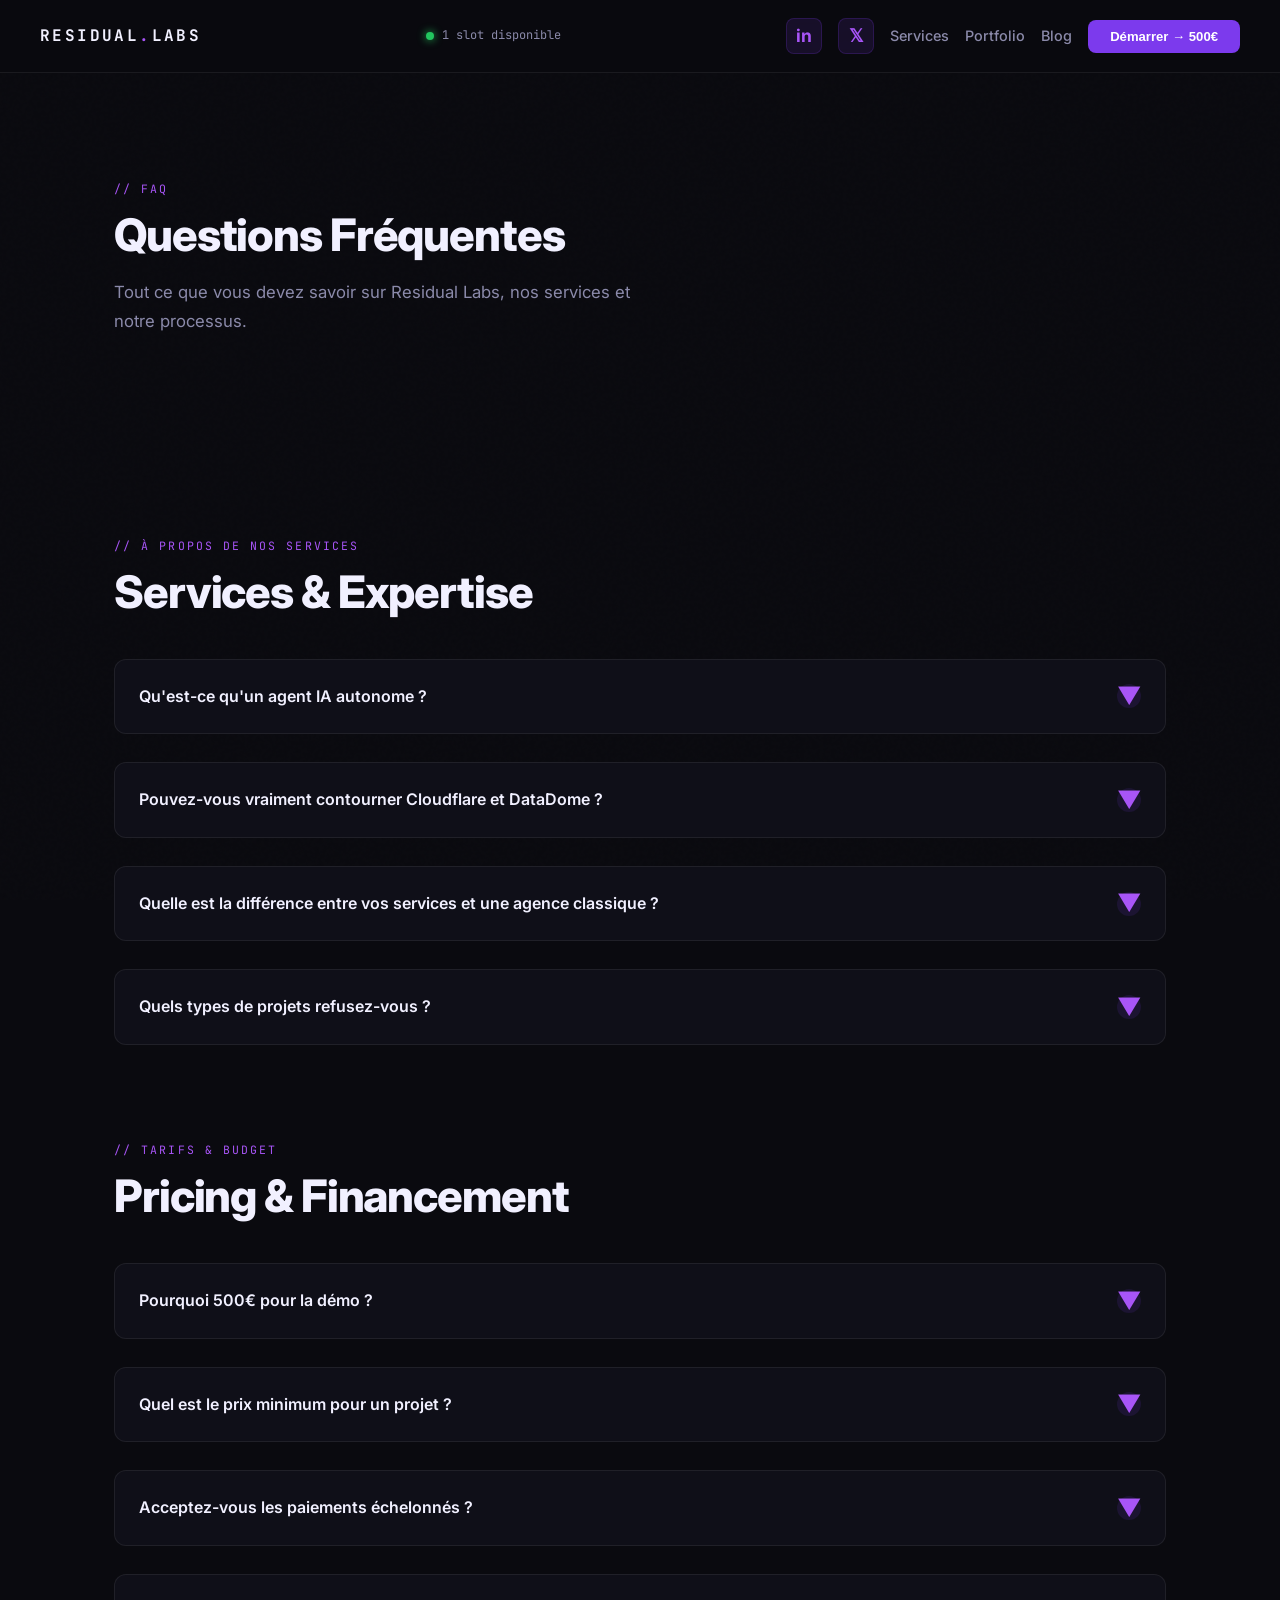
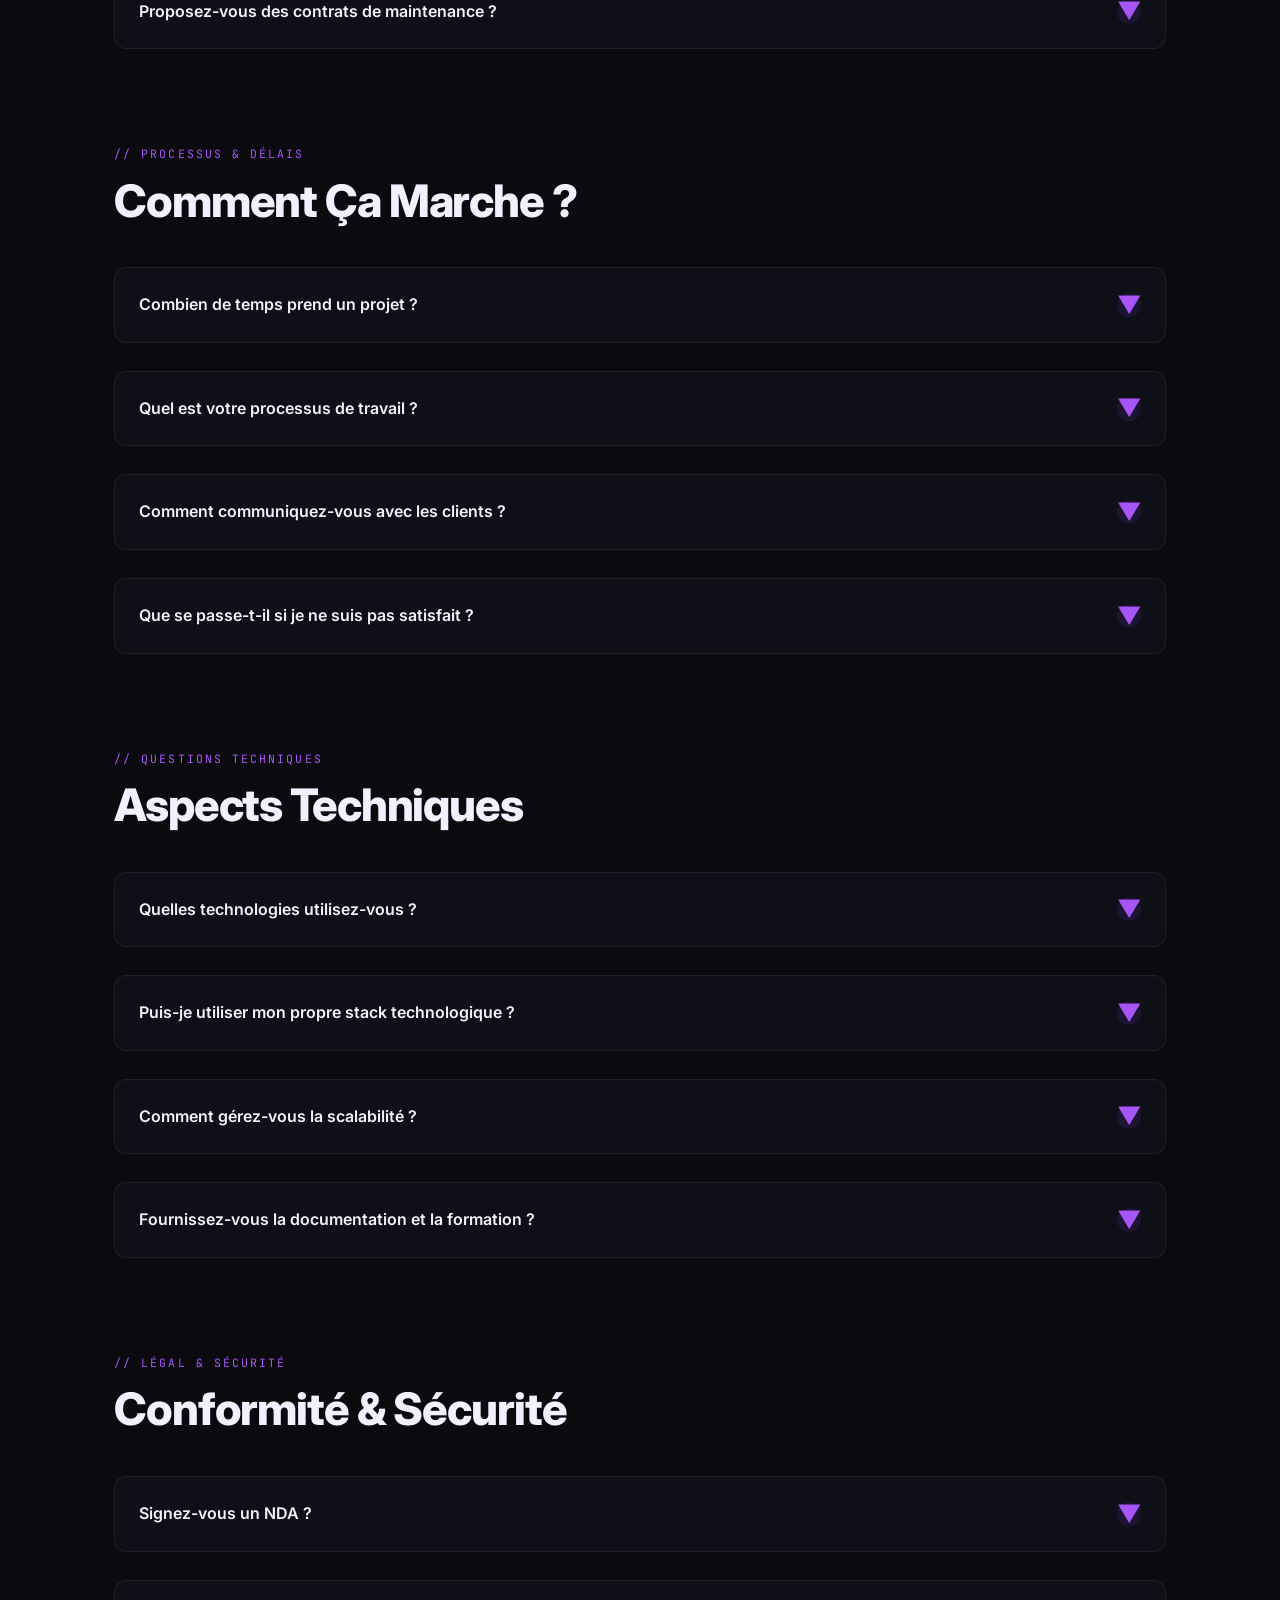
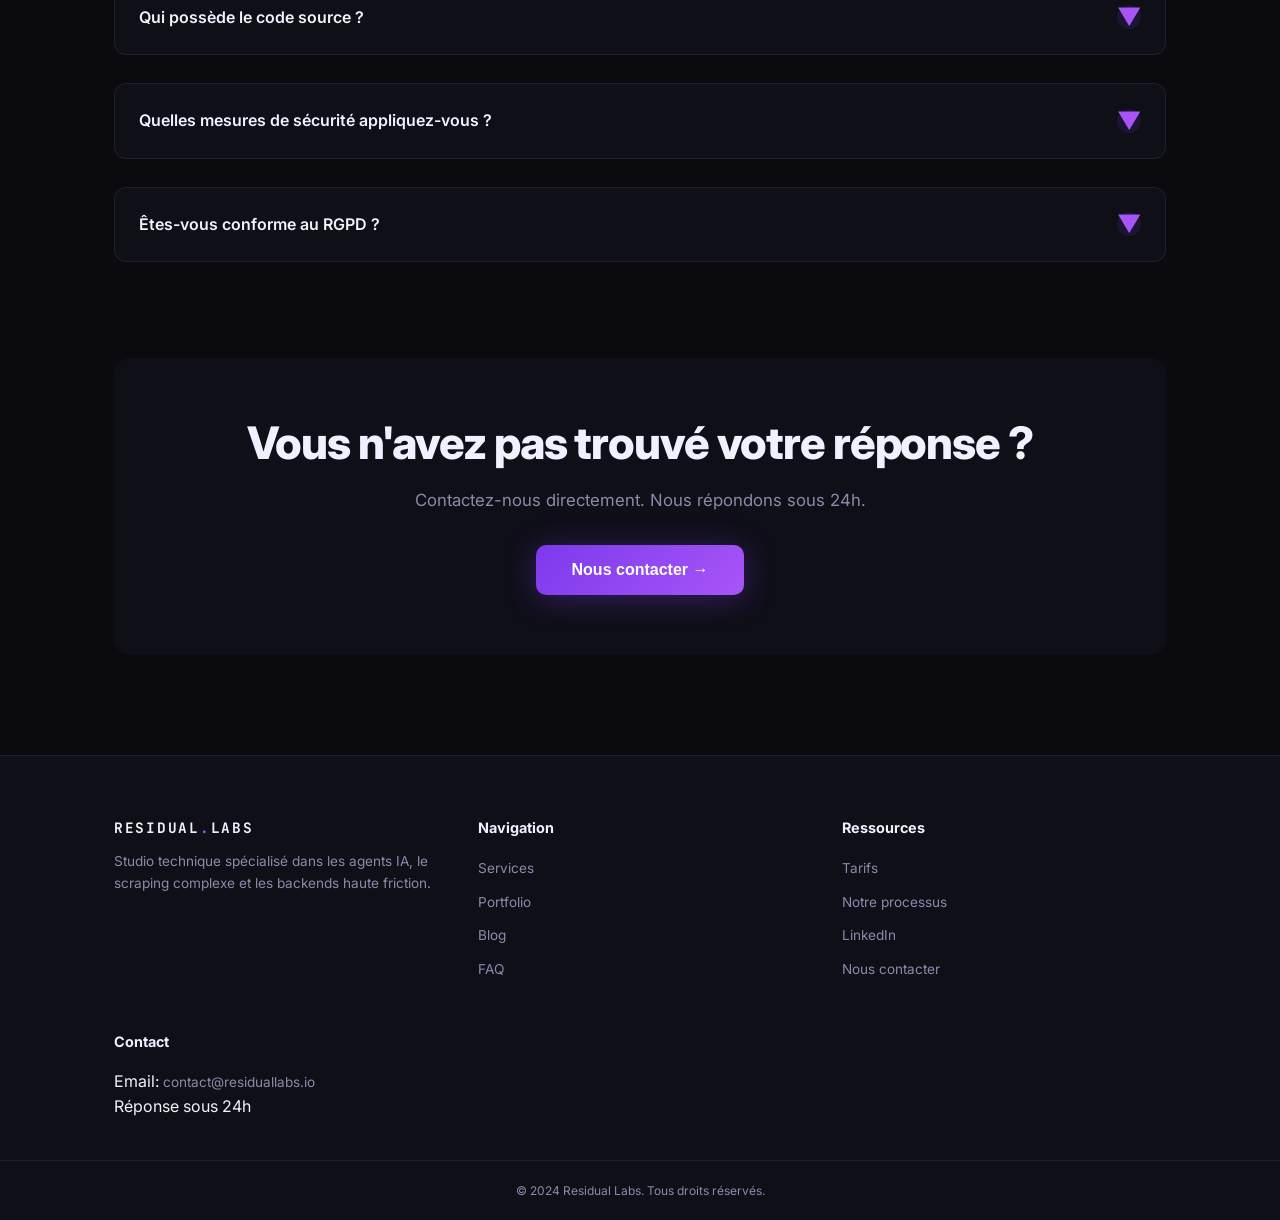
==== pages/faq.html @ 64822417 "🚀 Initialisation propre de l'\''infrastructure Residual Labs (Site Web + Automatisation)" ====
<!DOCTYPE html>
<html lang="fr">
<head>
  <meta charset="UTF-8" />
  <meta name="viewport" content="width=device-width, initial-scale=1.0" />
  <title>FAQ - Residual Labs</title>
  <meta name="description" content="Questions fréquemment posées sur Residual Labs : agents IA, scraping, backends, tarifs et processus." />
  <link rel="preconnect" href="https://fonts.googleapis.com" />
  <link rel="preconnect" href="https://fonts.gstatic.com" crossorigin />
  <link href="https://fonts.googleapis.com/css2?family=Inter:wght@300;400;500;600;700;800;900&family=JetBrains+Mono:wght@400;500;700&display=swap" rel="stylesheet" />
  <link rel="stylesheet" href="../assets/css/global.css" />
  <link rel="stylesheet" href="../assets/css/header.css" />
  <link rel="stylesheet" href="../assets/css/hero.css" />
  <link rel="stylesheet" href="../assets/css/modal.css" />
  <link rel="stylesheet" href="../assets/css/components.css" />
  <style>
    .faq-item {
      background: var(--bg2);
      border: 1px solid var(--border);
      border-radius: 12px;
      margin-bottom: 16px;
      overflow: hidden;
      transition: all 0.3s ease;
    }

    .faq-item.open {
      background: var(--bg3);
      border-color: var(--accent);
    }

    .faq-question {
      padding: 24px;
      cursor: pointer;
      display: flex;
      justify-content: space-between;
      align-items: center;
      font-weight: 600;
      font-size: 1rem;
      color: var(--text);
      transition: all 0.3s ease;
    }

    .faq-question:hover {
      background: var(--bg3);
    }

    .faq-item.open .faq-question {
      background: var(--bg3);
      color: var(--accent);
    }

    .faq-icon {
      font-size: 1.5rem;
      transition: transform 0.3s ease;
    }

    .faq-item.open .faq-icon {
      transform: rotate(180deg);
    }

    .faq-answer {
      max-height: 0;
      overflow: hidden;
      transition: max-height 0.3s ease;
      padding: 0 24px;
    }

    .faq-item.open .faq-answer {
      max-height: 500px;
      padding: 0 24px 24px 24px;
    }

    .faq-answer p {
      color: var(--muted);
      line-height: 1.75;
      margin: 0;
    }

    .faq-answer ul {
      color: var(--muted);
      line-height: 1.75;
      margin: 12px 0 0 20px;
      padding: 0;
    }

    .faq-answer li {
      margin-bottom: 8px;
    }

    .faq-list {
      margin-top: 40px;
    }

    .faq-categories {
      display: grid;
      grid-template-columns: repeat(auto-fit, minmax(150px, 1fr));
      gap: 12px;
      margin-bottom: 40px;
    }

    .faq-category-btn {
      padding: 12px 20px;
      border: 1px solid var(--border);
      background: var(--bg2);
      border-radius: 8px;
      color: var(--text);
      cursor: pointer;
      font-weight: 500;
      transition: all 0.3s ease;
    }

    .faq-category-btn:hover,
    .faq-category-btn.active {
      background: var(--accent);
      border-color: var(--accent);
      color: var(--bg);
    }
  </style>
</head>
<body>

  <!-- MODAL FORM -->
  <div id="contactModal" class="modal">
    <div class="modal-content">
      <button class="modal-close" onclick="closeModal()">✕</button>
      <h2 class="modal-title">Décrivez votre projet</h2>
      <p class="modal-desc">Envoyez-nous les détails. Nous répondons sous 24h.</p>
      <form id="contactForm" onsubmit="submitForm(event)">
        <div class="form-group">
          <label for="name">Nom complet</label>
          <input type="text" id="name" name="name" required />
        </div>
        <div class="form-group">
          <label for="email">Email</label>
          <input type="email" id="email" name="email" required />
        </div>
        <div class="form-group">
          <label for="phone">Téléphone (optionnel)</label>
          <input type="tel" id="phone" name="phone" />
        </div>
        <div class="form-group">
          <label for="project">Décrivez votre projet</label>
          <textarea id="project" name="project" required></textarea>
        </div>
        <button type="submit" class="form-submit">Envoyer ma demande →</button>
        <div id="formStatus" class="form-status"></div>
      </form>
    </div>
  </div>

  <!-- HEADER -->
  <header class="header">
    <nav class="navbar">
      <a href="../index.html" class="nav-logo">RESIDUAL<span>.</span>LABS</a>
      <div class="nav-badge">
        <span class="dot-live"></span>
        <span>1 slot disponible</span>
      </div>
      <div class="nav-ctas">
        <a href="https://www.linkedin.com/in/residual-labs-1123093b3" target="_blank" class="nav-social" title="LinkedIn">in</a>
        <a href="https://x.com/BiliDzz48797" target="_blank" class="nav-social" title="X">𝕏</a>
        <a href="services.html" class="nav-link">Services</a>
        <a href="portfolio.html" class="nav-link">Portfolio</a>
        <a href="blog.html" class="nav-link">Blog</a>
        <button onclick="openModal()" class="nav-cta">Démarrer → 500€</button>
      </div>
    </nav>
  </header>

  <!-- PAGE CONTENT -->
  <section class="section-pad" style="margin-top: 80px;">
    <div class="container">
      <div class="section-label">// FAQ</div>
      <h1 class="section-title fade-up">Questions Fréquentes</h1>
      <p class="section-desc fade-up">Tout ce que vous devez savoir sur Residual Labs, nos services et notre processus.</p>
    </div>
  </section>

  <!-- FAQ CONTENT -->
  <section class="section-pad">
    <div class="container">
      <!-- Services -->
      <div class="section-label">// À Propos de Nos Services</div>
      <h2 class="section-title fade-up">Services & Expertise</h2>
      
      <div class="faq-list">
        <div class="faq-item fade-up">
          <div class="faq-question" onclick="toggleFaq(this)">
            <span>Qu'est-ce qu'un agent IA autonome ?</span>
            <span class="faq-icon">▼</span>
          </div>
          <div class="faq-answer">
            <p>Un agent IA autonome est un système logiciel capable d'exécuter des tâches complexes sans supervision humaine. Contrairement aux chatbots classiques, nos agents peuvent prendre des décisions, accéder à des outils externes, gérer des workflows multi-étapes et s'adapter à des situations imprévisibles. Ils travaillent 24/7 et peuvent gérer des milliers de tâches en parallèle.</p>
          </div>
        </div>

        <div class="faq-item fade-up">
          <div class="faq-question" onclick="toggleFaq(this)">
            <span>Pouvez-vous vraiment contourner Cloudflare et DataDome ?</span>
            <span class="faq-icon">▼</span>
          </div>
          <div class="faq-answer">
            <p>Oui. Nous avons développé des techniques avancées pour contourner les protections les plus sophistiquées. Nos solutions incluent :</p>
            <ul>
              <li>Reverse engineering d'APIs non documentées</li>
              <li>Simulation de comportement humain réaliste</li>
              <li>Gestion des sessions et des cookies</li>
              <li>Rotation de proxies et d'user agents</li>
              <li>Contournement du JavaScript dynamique</li>
            </ul>
            <p>Chaque projet est unique et nous adaptons notre approche à vos besoins spécifiques.</p>
          </div>
        </div>

        <div class="faq-item fade-up">
          <div class="faq-question" onclick="toggleFaq(this)">
            <span>Quelle est la différence entre vos services et une agence classique ?</span>
            <span class="faq-icon">▼</span>
          </div>
          <div class="faq-answer">
            <p>Nous sommes fondamentalement différents :</p>
            <ul>
              <li><strong>Un seul client à la fois</strong> : Votre projet reçoit 100% de notre attention</li>
              <li><strong>Prix fixe</strong> : Pas de surprise, pas de dépassement budgétaire</li>
              <li><strong>Pas de réunions</strong> : Communication asynchrone et efficace</li>
              <li><strong>Code source complet</strong> : Vous possédez 100% du code livré</li>
              <li><strong>Livraison rapide</strong> : 2-6 semaines au lieu de 3-6 mois</li>
              <li><strong>Expertise pointue</strong> : Nous maîtrisons les technologies complexes</li>
            </ul>
          </div>
        </div>

        <div class="faq-item fade-up">
          <div class="faq-question" onclick="toggleFaq(this)">
            <span>Quels types de projets refusez-vous ?</span>
            <span class="faq-icon">▼</span>
          </div>
          <div class="faq-answer">
            <p>Nous refusons les projets :</p>
            <ul>
              <li>Illégaux ou contraires à l'éthique</li>
              <li>Qui violent les conditions d'utilisation des plateformes (sauf si c'est le cœur du projet)</li>
              <li>Qui nécessitent une maintenance à long terme (nous livrons, pas de support illimité)</li>
              <li>Trop vagues ou mal définis</li>
            </ul>
            <p>Nous sommes transparents : si nous ne pouvons pas faire quelque chose, nous vous le disons clairement.</p>
          </div>
        </div>
      </div>

      <!-- Tarifs & Budget -->
      <div class="section-label" style="margin-top: 80px;">// Tarifs & Budget</div>
      <h2 class="section-title fade-up">Pricing & Financement</h2>
      
      <div class="faq-list">
        <div class="faq-item fade-up">
          <div class="faq-question" onclick="toggleFaq(this)">
            <span>Pourquoi 500€ pour la démo ?</span>
            <span class="faq-icon">▼</span>
          </div>
          <div class="faq-answer">
            <p>Les 500€ servent à :</p>
            <ul>
              <li>Valider votre sérieux (pas de demandes farfelues)</li>
              <li>Couvrir nos frais de développement initial</li>
              <li>Vous donner une preuve de concept fonctionnelle</li>
            </ul>
            <p>Si vous décidez de continuer avec le projet complet, les 500€ sont déduits du prix final. Si vous n'êtes pas satisfait, nous remboursons intégralement.</p>
          </div>
        </div>

        <div class="faq-item fade-up">
          <div class="faq-question" onclick="toggleFaq(this)">
            <span>Quel est le prix minimum pour un projet ?</span>
            <span class="faq-icon">▼</span>
          </div>
          <div class="faq-answer">
            <p>Le prix minimum est <strong>5 000€</strong>. Cela couvre :</p>
            <ul>
              <li>Un agent IA simple avec 1-2 fonctionnalités</li>
              <li>Un scraper basique sans protections complexes</li>
              <li>Un bot d'automatisation simple</li>
              <li>Une API REST basique</li>
            </ul>
            <p>Pour les projets plus complexes (multi-agents, scraping avancé, backends haute friction), comptez 8k€ à 25k€+.</p>
          </div>
        </div>

        <div class="faq-item fade-up">
          <div class="faq-question" onclick="toggleFaq(this)">
            <span>Acceptez-vous les paiements échelonnés ?</span>
            <span class="faq-icon">▼</span>
          </div>
          <div class="faq-answer">
            <p>Oui, nous proposons un plan de paiement standard :</p>
            <ul>
              <li><strong>500€</strong> : Démo (non remboursable si vous continuez)</li>
              <li><strong>50% du reste</strong> : À la signature du contrat</li>
              <li><strong>50% du reste</strong> : À la livraison</li>
            </ul>
            <p>Exemple : Pour un projet de 10k€, vous payez 500€ (démo) + 4.75k€ (signature) + 4.75k€ (livraison).</p>
          </div>
        </div>

        <div class="faq-item fade-up">
          <div class="faq-question" onclick="toggleFaq(this)">
            <span>Proposez-vous des contrats de maintenance ?</span>
            <span class="faq-icon">▼</span>
          </div>
          <div class="faq-answer">
            <p>Non. Nous livrons le code source complet et vous en devenez propriétaire. Vous pouvez :</p>
            <ul>
              <li>Maintenir le code vous-même</li>
              <li>Embaucher un développeur</li>
              <li>Nous demander des modifications ponctuelles (facturées séparément)</li>
            </ul>
            <p>Cette approche vous donne la liberté totale et évite la dépendance vis-à-vis d'une agence.</p>
          </div>
        </div>
      </div>

      <!-- Processus -->
      <div class="section-label" style="margin-top: 80px;">// Processus & Délais</div>
      <h2 class="section-title fade-up">Comment Ça Marche ?</h2>
      
      <div class="faq-list">
        <div class="faq-item fade-up">
          <div class="faq-question" onclick="toggleFaq(this)">
            <span>Combien de temps prend un projet ?</span>
            <span class="faq-icon">▼</span>
          </div>
          <div class="faq-answer">
            <p>Les délais dépendent de la complexité :</p>
            <ul>
              <li><strong>Démo</strong> : 3-5 jours</li>
              <li><strong>Projet simple</strong> : 2-3 semaines</li>
              <li><strong>Projet moyen</strong> : 3-4 semaines</li>
              <li><strong>Projet complexe</strong> : 4-6 semaines</li>
            </ul>
            <p>Nous respectons les délais annoncés. Si un problème survient, nous vous le communiquons immédiatement.</p>
          </div>
        </div>

        <div class="faq-item fade-up">
          <div class="faq-question" onclick="toggleFaq(this)">
            <span>Quel est votre processus de travail ?</span>
            <span class="faq-icon">▼</span>
          </div>
          <div class="faq-answer">
            <p>Notre processus en 6 étapes :</p>
            <ul>
              <li><strong>1. Description</strong> : Vous décrivez votre projet en détail</li>
              <li><strong>2. Analyse</strong> : Nous analysons la faisabilité et donnons un prix fixe</li>
              <li><strong>3. Démo (500€)</strong> : Nous livrons une preuve de concept en 3-5 jours</li>
              <li><strong>4. Validation</strong> : Vous testez et validez l'approche</li>
              <li><strong>5. Développement</strong> : Nous construisons le système complet</li>
              <li><strong>6. Livraison</strong> : Code source, documentation, formation</li>
            </ul>
          </div>
        </div>

        <div class="faq-item fade-up">
          <div class="faq-question" onclick="toggleFaq(this)">
            <span>Comment communiquez-vous avec les clients ?</span>
            <span class="faq-icon">▼</span>
          </div>
          <div class="faq-answer">
            <p>Nous privilégions la communication asynchrone :</p>
            <ul>
              <li><strong>Email</strong> : Pour les questions importantes</li>
              <li><strong>Slack/Discord</strong> : Pour les discussions rapides</li>
              <li><strong>GitHub</strong> : Pour le code et les mises à jour techniques</li>
              <li><strong>Zéro réunions</strong> : Sauf si vraiment nécessaire</li>
            </ul>
            <p>Cette approche vous permet de travailler à votre rythme et d'éviter les interruptions.</p>
          </div>
        </div>

        <div class="faq-item fade-up">
          <div class="faq-question" onclick="toggleFaq(this)">
            <span>Que se passe-t-il si je ne suis pas satisfait ?</span>
            <span class="faq-icon">▼</span>
          </div>
          <div class="faq-answer">
            <p>Nous offrons une garantie de satisfaction :</p>
            <ul>
              <li><strong>Pendant la démo</strong> : Remboursement intégral des 500€ si vous n'êtes pas satisfait</li>
              <li><strong>Pendant le projet</strong> : Révisions illimitées jusqu'à votre satisfaction</li>
              <li><strong>Après la livraison</strong> : 30 jours pour signaler les bugs critiques (gratuit)</li>
            </ul>
            <p>Nous sommes confiants dans notre travail et nous voulons que vous soyez satisfait.</p>
          </div>
        </div>
      </div>

      <!-- Technique -->
      <div class="section-label" style="margin-top: 80px;">// Questions Techniques</div>
      <h2 class="section-title fade-up">Aspects Techniques</h2>
      
      <div class="faq-list">
        <div class="faq-item fade-up">
          <div class="faq-question" onclick="toggleFaq(this)">
            <span>Quelles technologies utilisez-vous ?</span>
            <span class="faq-icon">▼</span>
          </div>
          <div class="faq-answer">
            <p>Nous utilisons les meilleures technologies pour chaque cas d'usage :</p>
            <ul>
              <li><strong>Agents IA</strong> : GPT-4, Claude, LangChain, RAG</li>
              <li><strong>Scraping</strong> : Playwright, Puppeteer, Selenium, Scrapy</li>
              <li><strong>Backends</strong> : Node.js, Python, Go, Rust</li>
              <li><strong>Bases de données</strong> : PostgreSQL, MongoDB, Redis</li>
              <li><strong>Infrastructure</strong> : AWS, GCP, Docker, Kubernetes</li>
            </ul>
            <p>Nous choisissons les outils en fonction de vos besoins, pas en fonction de nos préférences.</p>
          </div>
        </div>

        <div class="faq-item fade-up">
          <div class="faq-question" onclick="toggleFaq(this)">
            <span>Puis-je utiliser mon propre stack technologique ?</span>
            <span class="faq-icon">▼</span>
          </div>
          <div class="faq-answer">
            <p>Oui, absolument. Si vous avez des préférences technologiques, nous les respectons. Nous maîtrisons :</p>
            <ul>
              <li>Tous les langages de programmation majeurs</li>
              <li>Tous les frameworks populaires</li>
              <li>Tous les types de bases de données</li>
              <li>Tous les services cloud</li>
            </ul>
            <p>Dites-nous ce que vous préférez et nous l'utilisons.</p>
          </div>
        </div>

        <div class="faq-item fade-up">
          <div class="faq-question" onclick="toggleFaq(this)">
            <span>Comment gérez-vous la scalabilité ?</span>
            <span class="faq-icon">▼</span>
          </div>
          <div class="faq-answer">
            <p>La scalabilité est intégrée dès la conception :</p>
            <ul>
              <li><strong>Architecture</strong> : Microservices, load balancing, caching</li>
              <li><strong>Bases de données</strong> : Sharding, réplication, indexation</li>
              <li><strong>Infrastructure</strong> : Auto-scaling, CDN, monitoring</li>
              <li><strong>Code</strong> : Optimisation des performances, gestion mémoire</li>
            </ul>
            <p>Vos systèmes peuvent gérer des millions d'utilisateurs ou de requêtes.</p>
          </div>
        </div>

        <div class="faq-item fade-up">
          <div class="faq-question" onclick="toggleFaq(this)">
            <span>Fournissez-vous la documentation et la formation ?</span>
            <span class="faq-icon">▼</span>
          </div>
          <div class="faq-answer">
            <p>Oui, la documentation et la formation sont incluses :</p>
            <ul>
              <li><strong>Documentation</strong> : Code commenté, README détaillé, architecture</li>
              <li><strong>Formation</strong> : Session de 2-3 heures pour votre équipe</li>
              <li><strong>Support initial</strong> : 30 jours de support gratuit</li>
              <li><strong>Runbooks</strong> : Guides de déploiement et de maintenance</li>
            </ul>
            <p>Vous aurez tout ce qu'il faut pour maintenir et faire évoluer le système.</p>
          </div>
        </div>
      </div>

      <!-- Légal & Sécurité -->
      <div class="section-label" style="margin-top: 80px;">// Légal & Sécurité</div>
      <h2 class="section-title fade-up">Conformité & Sécurité</h2>
      
      <div class="faq-list">
        <div class="faq-item fade-up">
          <div class="faq-question" onclick="toggleFaq(this)">
            <span>Signez-vous un NDA ?</span>
            <span class="faq-icon">▼</span>
          </div>
          <div class="faq-answer">
            <p>Oui. Nous signons systématiquement un NDA (accord de confidentialité) pour protéger vos données et votre propriété intellectuelle. Nous pouvons utiliser votre projet comme cas d'étude uniquement avec votre permission explicite.</p>
          </div>
        </div>

        <div class="faq-item fade-up">
          <div class="faq-question" onclick="toggleFaq(this)">
            <span>Qui possède le code source ?</span>
            <span class="faq-icon">▼</span>
          </div>
          <div class="faq-answer">
            <p><strong>Vous</strong> possédez 100% du code source. Nous vous le livrons avec une licence qui vous permet de :</p>
            <ul>
              <li>L'utiliser librement</li>
              <li>Le modifier</li>
              <li>Le distribuer</li>
              <li>L'utiliser commercialement</li>
            </ul>
            <p>Aucune dépendance vis-à-vis de nous après la livraison.</p>
          </div>
        </div>

        <div class="faq-item fade-up">
          <div class="faq-question" onclick="toggleFaq(this)">
            <span>Quelles mesures de sécurité appliquez-vous ?</span>
            <span class="faq-icon">▼</span>
          </div>
          <div class="faq-answer">
            <p>La sécurité est une priorité absolue :</p>
            <ul>
              <li><strong>Chiffrement</strong> : TLS/SSL, AES-256 pour les données sensibles</li>
              <li><strong>Authentification</strong> : OAuth2, JWT, MFA</li>
              <li><strong>Autorisation</strong> : RBAC, ABAC, least privilege</li>
              <li><strong>Audit</strong> : Logging complet, monitoring, alertes</li>
              <li><strong>Tests</strong> : Penetration testing, SAST, DAST</li>
              <li><strong>Conformité</strong> : RGPD, CCPA, ISO 27001</li>
            </ul>
          </div>
        </div>

        <div class="faq-item fade-up">
          <div class="faq-question" onclick="toggleFaq(this)">
            <span>Êtes-vous conforme au RGPD ?</span>
            <span class="faq-icon">▼</span>
          </div>
          <div class="faq-answer">
            <p>Oui. Tous nos systèmes sont conçus en conformité avec le RGPD :</p>
            <ul>
              <li>Consentement explicite pour la collecte de données</li>
              <li>Droit à l'oubli et à la portabilité des données</li>
              <li>Minimisation des données collectées</li>
              <li>Chiffrement des données personnelles</li>
              <li>Contrats de traitement des données (DPA)</li>
            </ul>
            <p>Nous pouvons vous aider à mettre en place les mesures nécessaires.</p>
          </div>
        </div>
      </div>

      <!-- CTA -->
      <div style="text-align: center; margin-top: 80px; padding: 60px 40px; background: var(--bg2); border-radius: 16px;">
        <h2 class="section-title" style="margin-bottom: 16px;">Vous n'avez pas trouvé votre réponse ?</h2>
        <p class="section-desc" style="margin: 0 auto 30px;">Contactez-nous directement. Nous répondons sous 24h.</p>
        <button onclick="openModal()" class="btn-primary">Nous contacter →</button>
      </div>
    </div>
  </section>

  <!-- FOOTER -->
  <footer class="footer">
    <div class="footer-content">
      <div class="footer-section">
        <div class="footer-logo">RESIDUAL<span>.</span>LABS</div>
        <p class="footer-desc">Studio technique spécialisé dans les agents IA, le scraping complexe et les backends haute friction.</p>
      </div>
      <div class="footer-section">
        <h4>Navigation</h4>
        <ul>
          <li><a href="services.html">Services</a></li>
          <li><a href="portfolio.html">Portfolio</a></li>
          <li><a href="blog.html">Blog</a></li>
          <li><a href="faq.html">FAQ</a></li>
        </ul>
      </div>
      <div class="footer-section">
        <h4>Ressources</h4>
        <ul>
          <li><a href="pricing.html">Tarifs</a></li>
          <li><a href="process.html">Notre processus</a></li>
          <li><a href="https://www.linkedin.com/in/residual-labs-1123093b3" target="_blank">LinkedIn</a></li>
          <li><a href="#" onclick="openModal(); return false;">Nous contacter</a></li>
        </ul>
      </div>
      <div class="footer-section">
        <h4>Contact</h4>
        <p>Email: <a href="#" onclick="openModal(); return false;">contact@residuallabs.io</a></p>
        <p>Réponse sous 24h</p>
      </div>
    </div>
    <div class="footer-bottom">
      <p>&copy; 2024 Residual Labs. Tous droits réservés.</p>
    </div>
  </footer>

  <script src="../assets/js/global.js"></script>
  <script src="../assets/js/analytics.js"></script>
</body>
</html>
---- assets/css/global.css ----
/* ── RESET & BASE ── */
*, *::before, *::after { box-sizing: border-box; margin: 0; padding: 0; }

:root {
  --bg:        #0a0a0f;
  --bg2:       #0f0f18;
  --bg3:       #13131e;
  --border:    rgba(255,255,255,0.07);
  --border2:   rgba(255,255,255,0.12);
  --accent:    #7c3aed;
  --accent2:   #a855f7;
  --accent3:   #c084fc;
  --green:     #22c55e;
  --red:       #ef4444;
  --text:      #f1f0ff;
  --muted:     #8b8aaa;
  --card:      rgba(255,255,255,0.03);
  --card-h:    rgba(124,58,237,0.08);
  --glow:      rgba(124,58,237,0.25);
  --mono:      'JetBrains Mono', monospace;
  --sans:      'Inter', sans-serif;
}

html { scroll-behavior: smooth; }

body {
  font-family: var(--sans);
  background: var(--bg);
  color: var(--text);
  line-height: 1.6;
  overflow-x: hidden;
}

a { color: inherit; text-decoration: none; }
img { max-width: 100%; }

/* ── SCROLLBAR ── */
::-webkit-scrollbar { width: 6px; }
::-webkit-scrollbar-track { background: var(--bg); }
::-webkit-scrollbar-thumb { background: var(--accent); border-radius: 3px; }

/* ── NOISE OVERLAY ── */
body::before {
  content: '';
  position: fixed; inset: 0;
  background-image: url("data:image/svg+xml,%3Csvg viewBox='0 0 256 256' xmlns='http://www.w3.org/2000/svg'%3E%3Cfilter id='noise'%3E%3CfeTurbulence type='fractalNoise' baseFrequency='0.9' numOctaves='4' stitchTiles='stitch'/%3E%3C/filter%3E%3Crect width='100%25' height='100%25' filter='url(%23noise)' opacity='0.03'/%3E%3C/svg%3E");
  pointer-events: none; z-index: 0; opacity: 0.4;
}

/* ── GRID BACKGROUND ── */
.grid-bg {
  position: absolute; inset: 0;
  background-image:
    linear-gradient(rgba(124,58,237,0.04) 1px, transparent 1px),
    linear-gradient(90deg, rgba(124,58,237,0.04) 1px, transparent 1px);
  background-size: 60px 60px;
  mask-image: radial-gradient(ellipse 80% 60% at 50% 0%, black 40%, transparent 100%);
  pointer-events: none;
}

/* ── CONTAINER ── */
.container { max-width: 1100px; margin: 0 auto; padding: 0 24px; }
section { position: relative; z-index: 1; }
.section-pad { padding: 100px 0; }

.section-label {
  font-family: var(--mono);
  font-size: 0.72rem;
  letter-spacing: 0.18em;
  color: var(--accent2);
  text-transform: uppercase;
  margin-bottom: 12px;
}

.section-title {
  font-size: clamp(1.8rem, 4vw, 2.8rem);
  font-weight: 800;
  letter-spacing: -0.025em;
  line-height: 1.15;
  margin-bottom: 16px;
}

.section-desc {
  color: var(--muted);
  font-size: 1.05rem;
  max-width: 560px;
  line-height: 1.75;
}

/* ── BUTTONS ── */
.btn-primary {
  padding: 16px 36px;
  background: linear-gradient(135deg, var(--accent), var(--accent2));
  color: #fff;
  border-radius: 10px;
  font-size: 1rem;
  font-weight: 700;
  transition: transform 0.15s, box-shadow 0.2s;
  box-shadow: 0 4px 30px rgba(124,58,237,0.35);
  cursor: pointer; border: none;
  display: inline-block;
}

.btn-primary:hover { transform: translateY(-2px); box-shadow: 0 8px 40px rgba(124,58,237,0.5); }

.btn-secondary {
  padding: 16px 36px;
  background: transparent;
  color: var(--text);
  border: 1px solid var(--border2);
  border-radius: 10px;
  font-size: 1rem;
  font-weight: 600;
  transition: border-color 0.2s, background 0.2s;
  cursor: pointer;
  display: inline-block;
}

.btn-secondary:hover { border-color: var(--accent2); background: rgba(124,58,237,0.06); }

/* ── ANIMATIONS ── */
.fade-up {
  opacity: 0; transform: translateY(24px);
  transition: opacity 0.6s ease, transform 0.6s ease;
}

.fade-up.visible { opacity: 1; transform: translateY(0); }

/* ── RESPONSIVE ── */
@media (max-width: 768px) {
  .container { padding: 0 20px; }
  .section-pad { padding: 60px 0; }
}
---- assets/css/header.css ----
/* ── HEADER ── */
.header {
  position: fixed; top: 0; left: 0; right: 0; z-index: 100;
  background: rgba(10,10,15,0.85);
  backdrop-filter: blur(20px);
  border-bottom: 1px solid var(--border);
}

.navbar {
  display: flex; align-items: center; justify-content: space-between;
  padding: 18px 40px;
  max-width: 1400px; margin: 0 auto;
}

.nav-logo {
  font-family: var(--mono);
  font-weight: 700;
  font-size: 1rem;
  letter-spacing: 0.15em;
  color: var(--text);
}

.nav-logo span { color: var(--accent2); }

.nav-badge {
  display: flex; align-items: center; gap: 8px;
  font-size: 0.75rem; color: var(--muted);
  font-family: var(--mono);
}

.dot-live {
  width: 8px; height: 8px; border-radius: 50%;
  background: var(--green);
  box-shadow: 0 0 8px var(--green);
  animation: pulse-dot 2s ease-in-out infinite;
}

@keyframes pulse-dot {
  0%, 100% { opacity: 1; transform: scale(1); }
  50% { opacity: 0.6; transform: scale(0.85); }
}

.nav-ctas {
  display: flex; gap: 16px; align-items: center;
}

.nav-link {
  font-size: 0.9rem;
  font-weight: 500;
  color: var(--muted);
  transition: color 0.2s;
}

.nav-link:hover { color: var(--accent3); }

.nav-social {
  width: 36px; height: 36px;
  border-radius: 8px;
  background: rgba(124,58,237,0.12);
  border: 1px solid rgba(124,58,237,0.2);
  display: flex; align-items: center; justify-content: center;
  font-size: 1.1rem;
  cursor: pointer;
  transition: background 0.2s, transform 0.15s;
  font-weight: 700;
  color: var(--accent2);
}

.nav-social:hover { background: rgba(124,58,237,0.25); transform: translateY(-1px); }

.nav-cta {
  padding: 9px 22px;
  background: var(--accent);
  color: #fff;
  border-radius: 8px;
  font-size: 0.82rem;
  font-weight: 600;
  transition: background 0.2s, transform 0.15s, box-shadow 0.2s;
  cursor: pointer; border: none;
}

.nav-cta:hover { background: var(--accent2); transform: translateY(-1px); box-shadow: 0 4px 20px var(--glow); }

/* Responsive */
@media (max-width: 768px) {
  .navbar { padding: 16px 20px; }
  .nav-badge { display: none; }
  .nav-link { display: none; }
}
---- assets/css/hero.css ----
/* ── HERO ── */
.hero {
  position: relative;
  min-height: 100vh;
  display: flex; flex-direction: column; align-items: center; justify-content: center;
  text-align: center;
  padding: 120px 24px 80px;
  overflow: hidden;
  margin-top: 60px;
}

.hero-glow {
  position: absolute; top: -200px; left: 50%; transform: translateX(-50%);
  width: 800px; height: 800px;
  background: radial-gradient(circle, rgba(124,58,237,0.18) 0%, transparent 70%);
  pointer-events: none;
}

.hero-tag {
  display: inline-flex; align-items: center; gap: 8px;
  padding: 6px 16px;
  border: 1px solid rgba(124,58,237,0.4);
  border-radius: 100px;
  font-size: 0.75rem;
  font-family: var(--mono);
  color: var(--accent3);
  background: rgba(124,58,237,0.08);
  margin-bottom: 28px;
  letter-spacing: 0.05em;
}

.hero h1 {
  font-size: clamp(2.4rem, 6vw, 5rem);
  font-weight: 900;
  line-height: 1.08;
  letter-spacing: -0.03em;
  max-width: 900px;
  margin-bottom: 12px;
}

.hero h1 .highlight {
  background: linear-gradient(135deg, var(--accent2), var(--accent3));
  -webkit-background-clip: text;
  -webkit-text-fill-color: transparent;
  background-clip: text;
}

.hero-sub {
  font-size: clamp(1rem, 2vw, 1.25rem);
  color: var(--muted);
  max-width: 600px;
  margin: 0 auto 40px;
  font-weight: 400;
  line-height: 1.7;
}

.hero-ctas {
  display: flex; gap: 14px; flex-wrap: wrap; justify-content: center;
  margin-bottom: 60px;
}

.hero-stats {
  display: flex; gap: 0; flex-wrap: wrap; justify-content: center;
  border: 1px solid var(--border);
  border-radius: 14px;
  overflow: hidden;
  background: var(--card);
  backdrop-filter: blur(10px);
}

.stat-item {
  padding: 22px 36px;
  text-align: center;
  border-right: 1px solid var(--border);
}

.stat-item:last-child { border-right: none; }

.stat-num {
  font-size: 1.6rem;
  font-weight: 800;
  font-family: var(--mono);
  color: var(--text);
  display: block;
}

.stat-num .accent { color: var(--accent2); }

.stat-label { font-size: 0.75rem; color: var(--muted); margin-top: 4px; }

/* ── URGENCY BANNER ── */
.urgency-banner {
  background: linear-gradient(135deg, rgba(239,68,68,0.1), rgba(239,68,68,0.05));
  border: 1px solid rgba(239,68,68,0.25);
  border-radius: 12px;
  padding: 16px 28px;
  display: flex; align-items: center; gap: 14px;
  max-width: 700px; margin: 0 auto 80px;
  font-size: 0.9rem;
}

.urgency-icon { font-size: 1.3rem; flex-shrink: 0; }
.urgency-text strong { color: var(--red); }

/* ── PROOF BAR ── */
.proof-bar {
  background: var(--bg3);
  border-top: 1px solid var(--border);
  border-bottom: 1px solid var(--border);
  padding: 18px 0;
  overflow: hidden;
}

.proof-track {
  display: flex; gap: 60px; align-items: center;
  animation: scroll-proof 25s linear infinite;
  white-space: nowrap;
}

@keyframes scroll-proof {
  0% { transform: translateX(0); }
  100% { transform: translateX(-50%); }
}

.proof-item {
  display: flex; align-items: center; gap: 10px;
  font-size: 0.8rem;
  color: var(--muted);
  font-family: var(--mono);
  flex-shrink: 0;
}

.proof-item strong { color: var(--text); }

/* ── SERVICES GRID ── */
.services-grid {
  display: grid;
  grid-template-columns: repeat(auto-fill, minmax(300px, 1fr));
  gap: 1px;
  background: var(--border);
  border: 1px solid var(--border);
  border-radius: 16px;
  overflow: hidden;
  margin-top: 60px;
}

.service-card {
  background: var(--bg2);
  padding: 36px 32px;
  transition: background 0.25s;
  position: relative;
  overflow: hidden;
}

.service-card::before {
  content: '';
  position: absolute; top: 0; left: 0; right: 0; height: 2px;
  background: linear-gradient(90deg, var(--accent), var(--accent2));
  transform: scaleX(0); transform-origin: left;
  transition: transform 0.3s ease;
}

.service-card:hover { background: var(--card-h); }
.service-card:hover::before { transform: scaleX(1); }

.service-icon {
  width: 48px; height: 48px;
  border-radius: 12px;
  background: rgba(124,58,237,0.12);
  border: 1px solid rgba(124,58,237,0.2);
  display: flex; align-items: center; justify-content: center;
  font-size: 1.4rem;
  margin-bottom: 20px;
}

.service-card h3 {
  font-size: 1.05rem;
  font-weight: 700;
  margin-bottom: 10px;
}

.service-card p {
  font-size: 0.875rem;
  color: var(--muted);
  line-height: 1.65;
  margin-bottom: 16px;
}

.service-link {
  font-size: 0.85rem;
  font-weight: 600;
  color: var(--accent3);
  transition: color 0.2s;
}

.service-link:hover { color: var(--accent2); }

/* ── CTA SECTION ── */
.cta-section {
  background: linear-gradient(135deg, rgba(124,58,237,0.12), rgba(168,85,247,0.06));
  border-top: 1px solid rgba(124,58,237,0.15);
  border-bottom: 1px solid rgba(124,58,237,0.15);
  padding: 100px 0;
}

/* ── FOOTER ── */
.footer {
  background: var(--bg2);
  border-top: 1px solid var(--border);
  padding: 60px 0 20px;
}

.footer-content {
  display: grid;
  grid-template-columns: repeat(auto-fit, minmax(250px, 1fr));
  gap: 40px;
  max-width: 1100px;
  margin: 0 auto;
  padding: 0 24px;
  margin-bottom: 40px;
}

.footer-section h4 {
  font-size: 0.9rem;
  font-weight: 700;
  margin-bottom: 16px;
  color: var(--text);
}

.footer-section ul {
  list-style: none;
}

.footer-section ul li {
  margin-bottom: 8px;
}

.footer-section a {
  font-size: 0.85rem;
  color: var(--muted);
  transition: color 0.2s;
}

.footer-section a:hover { color: var(--accent3); }

.footer-logo {
  font-family: var(--mono);
  font-size: 0.9rem;
  font-weight: 700;
  letter-spacing: 0.12em;
  margin-bottom: 12px;
}

.footer-logo span { color: var(--accent2); }

.footer-desc {
  font-size: 0.85rem;
  color: var(--muted);
  line-height: 1.6;
}

.footer-bottom {
  text-align: center;
  padding-top: 20px;
  border-top: 1px solid var(--border);
  font-size: 0.75rem;
  color: var(--muted);
}

/* Responsive */
@media (max-width: 768px) {
  .hero { padding: 100px 24px 60px; }
  .stat-item { padding: 16px 20px; }
  .services-grid { grid-template-columns: 1fr; }
}

@media (max-width: 480px) {
  .hero-stats { flex-direction: column; }
  .stat-item { border-right: none; border-bottom: 1px solid var(--border); }
  .stat-item:last-child { border-bottom: none; }
}
---- assets/css/modal.css ----
/* ── MODAL FORM ── */
.modal {
  display: none;
  position: fixed; inset: 0; z-index: 1000;
  background: rgba(0,0,0,0.7);
  backdrop-filter: blur(5px);
  align-items: center; justify-content: center;
}

.modal.active { display: flex; }

.modal-content {
  background: var(--bg3);
  border: 1px solid var(--border2);
  border-radius: 16px;
  padding: 40px;
  max-width: 500px;
  width: 90%;
  position: relative;
  animation: modal-pop 0.3s ease;
}

@keyframes modal-pop {
  0% { opacity: 0; transform: scale(0.95); }
  100% { opacity: 1; transform: scale(1); }
}

.modal-close {
  position: absolute; top: 16px; right: 16px;
  width: 32px; height: 32px;
  border-radius: 8px;
  background: rgba(255,255,255,0.05);
  border: none;
  color: var(--text);
  font-size: 1.2rem;
  cursor: pointer;
  transition: background 0.2s;
}

.modal-close:hover { background: rgba(255,255,255,0.1); }

.modal-title {
  font-size: 1.4rem;
  font-weight: 800;
  margin-bottom: 8px;
}

.modal-desc {
  color: var(--muted);
  font-size: 0.9rem;
  margin-bottom: 24px;
}

.form-group {
  margin-bottom: 16px;
}

.form-group label {
  display: block;
  font-size: 0.85rem;
  font-weight: 600;
  margin-bottom: 6px;
  color: var(--text);
}

.form-group input,
.form-group textarea {
  width: 100%;
  padding: 12px 14px;
  background: rgba(255,255,255,0.05);
  border: 1px solid var(--border);
  border-radius: 8px;
  color: var(--text);
  font-family: var(--sans);
  font-size: 0.9rem;
  transition: border-color 0.2s, background 0.2s;
}

.form-group input:focus,
.form-group textarea:focus {
  outline: none;
  border-color: var(--accent2);
  background: rgba(124,58,237,0.08);
}

.form-group textarea { resize: vertical; min-height: 100px; }

.form-submit {
  width: 100%;
  padding: 14px;
  background: linear-gradient(135deg, var(--accent), var(--accent2));
  color: #fff;
  border: none;
  border-radius: 10px;
  font-size: 0.95rem;
  font-weight: 700;
  cursor: pointer;
  transition: transform 0.15s, box-shadow 0.2s;
  box-shadow: 0 4px 30px rgba(124,58,237,0.35);
}

.form-submit:hover { transform: translateY(-2px); box-shadow: 0 8px 40px rgba(124,58,237,0.5); }
.form-submit:disabled { opacity: 0.6; cursor: not-allowed; }

.form-status {
  margin-top: 12px;
  padding: 12px;
  border-radius: 8px;
  font-size: 0.85rem;
  text-align: center;
  display: none;
}

.form-status.success {
  background: rgba(34,197,94,0.1);
  border: 1px solid rgba(34,197,94,0.3);
  color: var(--green);
  display: block;
}

.form-status.error {
  background: rgba(239,68,68,0.1);
  border: 1px solid rgba(239,68,68,0.3);
  color: var(--red);
  display: block;
}
---- assets/css/components.css ----
/* ── CARDS ── */
.card {
  background: var(--bg3);
  border: 1px solid var(--border);
  border-radius: 14px;
  padding: 28px 24px;
  transition: border-color 0.25s, transform 0.2s, box-shadow 0.2s;
}

.card:hover {
  border-color: rgba(124,58,237,0.4);
  transform: translateY(-3px);
  box-shadow: 0 12px 40px rgba(124,58,237,0.12);
}

.card.featured {
  border-color: rgba(124,58,237,0.5);
  background: linear-gradient(135deg, rgba(124,58,237,0.08), rgba(168,85,247,0.05));
}

/* ── PRICING CARDS ── */
.pricing-grid {
  display: grid;
  grid-template-columns: repeat(auto-fill, minmax(280px, 1fr));
  gap: 16px;
  margin-top: 60px;
}

.price-card {
  background: var(--bg3);
  border: 1px solid var(--border);
  border-radius: 14px;
  padding: 28px 24px;
  transition: border-color 0.25s, transform 0.2s, box-shadow 0.2s;
  position: relative;
}

.price-card:hover {
  border-color: rgba(124,58,237,0.4);
  transform: translateY(-3px);
  box-shadow: 0 12px 40px rgba(124,58,237,0.12);
}

.price-card.featured {
  border-color: rgba(124,58,237,0.5);
  background: linear-gradient(135deg, rgba(124,58,237,0.08), rgba(168,85,247,0.05));
}

.price-badge {
  position: absolute; top: -12px; left: 50%; transform: translateX(-50%);
  padding: 4px 14px;
  background: linear-gradient(135deg, var(--accent), var(--accent2));
  border-radius: 100px;
  font-size: 0.7rem;
  font-weight: 700;
  white-space: nowrap;
}

.price-type { font-size: 0.8rem; color: var(--muted); font-family: var(--mono); margin-bottom: 10px; }

.price-range {
  font-size: 1.5rem;
  font-weight: 800;
  font-family: var(--mono);
  color: var(--text);
  margin-bottom: 6px;
}

.price-range .accent { color: var(--accent2); }

.price-delay { font-size: 0.8rem; color: var(--muted); margin-bottom: 16px; }

.price-bar {
  height: 4px; border-radius: 2px;
  background: rgba(255,255,255,0.06);
  overflow: hidden;
}

.price-bar-fill {
  height: 100%;
  background: linear-gradient(90deg, var(--accent), var(--accent2));
  border-radius: 2px;
}

/* ── CASE STUDIES ── */
.cases-grid {
  display: grid;
  grid-template-columns: repeat(auto-fill, minmax(480px, 1fr));
  gap: 20px;
  margin-top: 60px;
}

.case-card {
  background: var(--bg3);
  border: 1px solid var(--border);
  border-radius: 16px;
  padding: 32px;
  transition: border-color 0.25s, transform 0.2s;
}

.case-card:hover { border-color: rgba(124,58,237,0.35); transform: translateY(-2px); }

.case-header {
  display: flex; align-items: flex-start; gap: 16px; margin-bottom: 16px;
}

.case-icon {
  width: 44px; height: 44px; flex-shrink: 0;
  border-radius: 10px;
  background: rgba(124,58,237,0.12);
  border: 1px solid rgba(124,58,237,0.2);
  display: flex; align-items: center; justify-content: center;
  font-size: 1.2rem;
}

.case-header h4 { font-size: 1rem; font-weight: 700; margin-bottom: 4px; }
.case-header p { font-size: 0.82rem; color: var(--muted); }

.case-body { font-size: 0.875rem; color: var(--muted); line-height: 1.7; margin-bottom: 20px; }

.case-result {
  display: flex; flex-wrap: wrap; gap: 10px;
}

.result-chip {
  display: flex; align-items: center; gap: 6px;
  padding: 8px 14px;
  background: rgba(34,197,94,0.08);
  border: 1px solid rgba(34,197,94,0.2);
  border-radius: 8px;
  font-size: 0.8rem;
  font-weight: 600;
  color: var(--green);
  font-family: var(--mono);
}

/* ── PROCESS STEPS ── */
.process-steps {
  display: flex; flex-direction: column; gap: 0;
  margin-top: 60px;
  position: relative;
}

.process-steps::before {
  content: '';
  position: absolute; left: 24px; top: 0; bottom: 0; width: 1px;
  background: linear-gradient(to bottom, var(--accent), transparent);
}

.process-step {
  display: flex; gap: 32px; align-items: flex-start;
  padding: 28px 0;
  border-bottom: 1px solid var(--border);
}

.process-step:last-child { border-bottom: none; }

.step-num {
  width: 48px; height: 48px; flex-shrink: 0;
  border-radius: 50%;
  background: linear-gradient(135deg, var(--accent), var(--accent2));
  display: flex; align-items: center; justify-content: center;
  font-family: var(--mono);
  font-weight: 700;
  font-size: 0.9rem;
  position: relative; z-index: 1;
}

.step-content h4 { font-size: 1rem; font-weight: 700; margin-bottom: 6px; }
.step-content p { font-size: 0.875rem; color: var(--muted); line-height: 1.65; }

.step-badge {
  display: inline-block;
  margin-top: 8px;
  padding: 3px 12px;
  border-radius: 100px;
  font-size: 0.7rem;
  font-family: var(--mono);
  background: rgba(34,197,94,0.1);
  border: 1px solid rgba(34,197,94,0.25);
  color: var(--green);
}

/* ── FAQ ── */
.faq-list { margin-top: 60px; display: flex; flex-direction: column; gap: 12px; }

.faq-item {
  background: var(--bg3);
  border: 1px solid var(--border);
  border-radius: 12px;
  overflow: hidden;
}

.faq-q {
  width: 100%; text-align: left;
  padding: 20px 24px;
  background: none; border: none;
  color: var(--text);
  font-size: 0.95rem;
  font-weight: 600;
  cursor: pointer;
  display: flex; justify-content: space-between; align-items: center;
  gap: 16px;
  font-family: var(--sans);
  transition: color 0.2s;
}

.faq-q:hover { color: var(--accent3); }

.faq-icon {
  width: 24px; height: 24px; flex-shrink: 0;
  border-radius: 50%;
  background: rgba(124,58,237,0.12);
  display: flex; align-items: center; justify-content: center;
  font-size: 1rem;
  transition: transform 0.25s, background 0.2s;
  color: var(--accent2);
}

.faq-item.open .faq-icon { transform: rotate(45deg); background: rgba(124,58,237,0.25); }

.faq-a {
  max-height: 0; overflow: hidden;
  transition: max-height 0.35s ease, padding 0.25s;
  padding: 0 24px;
}

.faq-item.open .faq-a { max-height: 300px; padding: 0 24px 20px; }
.faq-a p { font-size: 0.875rem; color: var(--muted); line-height: 1.75; }

/* ── TAGS ── */
.tag {
  font-size: 0.7rem;
  font-family: var(--mono);
  padding: 3px 10px;
  border-radius: 100px;
  background: rgba(124,58,237,0.1);
  border: 1px solid rgba(124,58,237,0.2);
  color: var(--accent3);
  display: inline-block;
}

.service-tags {
  display: flex; flex-wrap: wrap; gap: 6px; margin-top: 16px;
}

/* Responsive */
@media (max-width: 768px) {
  .cases-grid { grid-template-columns: 1fr; }
  .pricing-grid { grid-template-columns: 1fr; }
  .process-step { gap: 16px; }
}
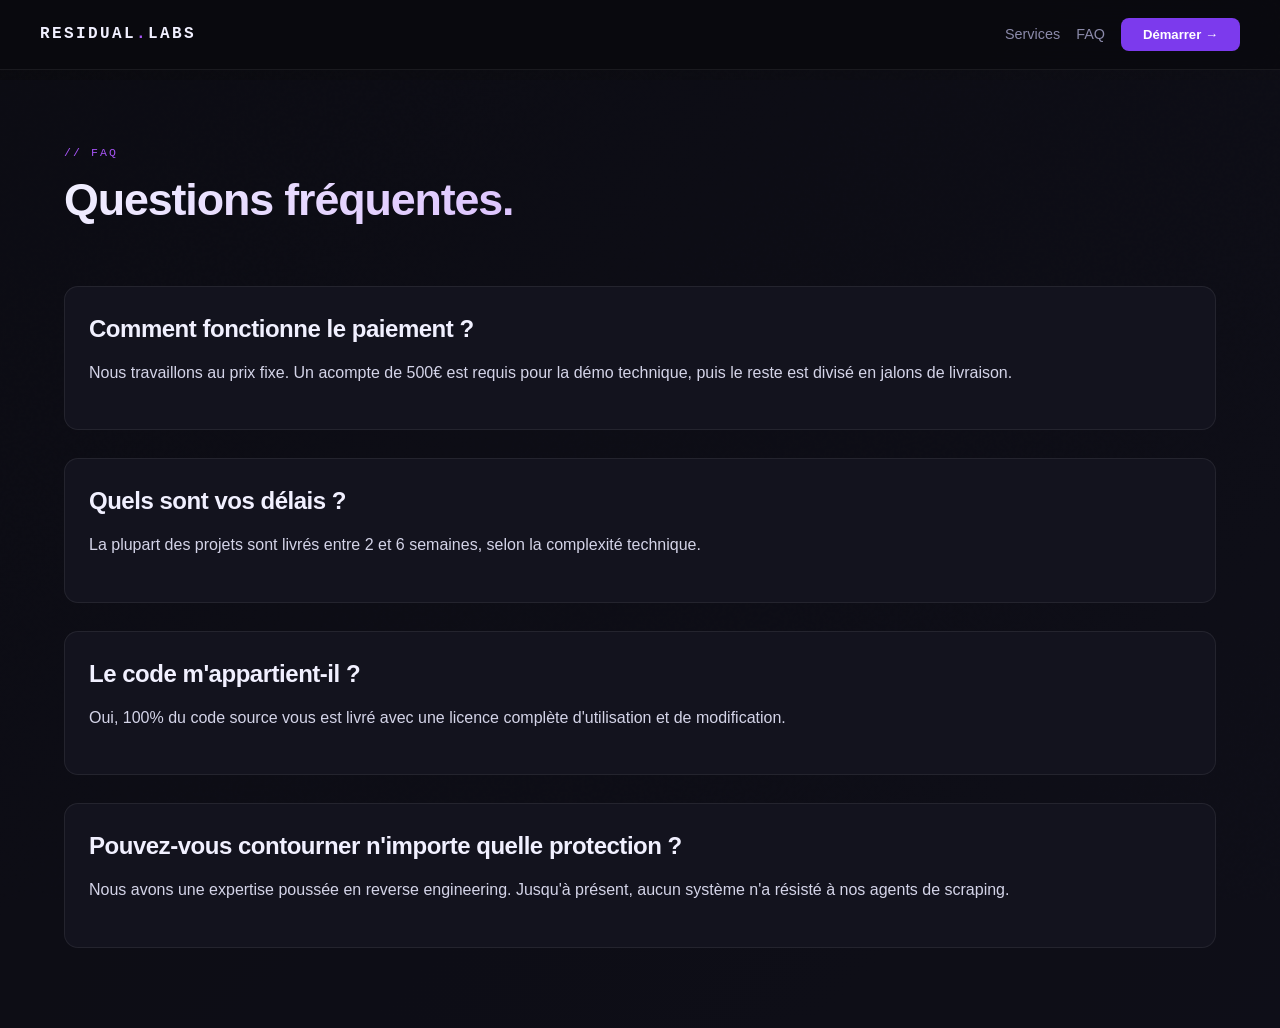
==== commit 4726a89d: "🔥 FIX: Unification design et enrichissement contenu - Unification de tout le CSS dans global.css pou" ====
--- a/pages/faq.html
+++ b/pages/faq.html
@@ -4,585 +4,47 @@
   <meta charset="UTF-8" />
   <meta name="viewport" content="width=device-width, initial-scale=1.0" />
   <title>FAQ - Residual Labs</title>
-  <meta name="description" content="Questions fréquemment posées sur Residual Labs : agents IA, scraping, backends, tarifs et processus." />
-  <link rel="preconnect" href="https://fonts.googleapis.com" />
-  <link rel="preconnect" href="https://fonts.gstatic.com" crossorigin />
-  <link href="https://fonts.googleapis.com/css2?family=Inter:wght@300;400;500;600;700;800;900&family=JetBrains+Mono:wght@400;500;700&display=swap" rel="stylesheet" />
-  <link rel="stylesheet" href="../assets/css/global.css" />
-  <link rel="stylesheet" href="../assets/css/header.css" />
-  <link rel="stylesheet" href="../assets/css/hero.css" />
-  <link rel="stylesheet" href="../assets/css/modal.css" />
-  <link rel="stylesheet" href="../assets/css/components.css" />
-  <style>
-    .faq-item {
-      background: var(--bg2);
-      border: 1px solid var(--border);
-      border-radius: 12px;
-      margin-bottom: 16px;
-      overflow: hidden;
-      transition: all 0.3s ease;
-    }
-
-    .faq-item.open {
-      background: var(--bg3);
-      border-color: var(--accent);
-    }
-
-    .faq-question {
-      padding: 24px;
-      cursor: pointer;
-      display: flex;
-      justify-content: space-between;
-      align-items: center;
-      font-weight: 600;
-      font-size: 1rem;
-      color: var(--text);
-      transition: all 0.3s ease;
-    }
-
-    .faq-question:hover {
-      background: var(--bg3);
-    }
-
-    .faq-item.open .faq-question {
-      background: var(--bg3);
-      color: var(--accent);
-    }
-
-    .faq-icon {
-      font-size: 1.5rem;
-      transition: transform 0.3s ease;
-    }
-
-    .faq-item.open .faq-icon {
-      transform: rotate(180deg);
-    }
-
-    .faq-answer {
-      max-height: 0;
-      overflow: hidden;
-      transition: max-height 0.3s ease;
-      padding: 0 24px;
-    }
-
-    .faq-item.open .faq-answer {
-      max-height: 500px;
-      padding: 0 24px 24px 24px;
-    }
-
-    .faq-answer p {
-      color: var(--muted);
-      line-height: 1.75;
-      margin: 0;
-    }
-
-    .faq-answer ul {
-      color: var(--muted);
-      line-height: 1.75;
-      margin: 12px 0 0 20px;
-      padding: 0;
-    }
-
-    .faq-answer li {
-      margin-bottom: 8px;
-    }
-
-    .faq-list {
-      margin-top: 40px;
-    }
-
-    .faq-categories {
-      display: grid;
-      grid-template-columns: repeat(auto-fit, minmax(150px, 1fr));
-      gap: 12px;
-      margin-bottom: 40px;
-    }
-
-    .faq-category-btn {
-      padding: 12px 20px;
-      border: 1px solid var(--border);
-      background: var(--bg2);
-      border-radius: 8px;
-      color: var(--text);
-      cursor: pointer;
-      font-weight: 500;
-      transition: all 0.3s ease;
-    }
-
-    .faq-category-btn:hover,
-    .faq-category-btn.active {
-      background: var(--accent);
-      border-color: var(--accent);
-      color: var(--bg);
-    }
-  </style>
+  <link rel="stylesheet" href="../assets/css/global.css?v=2.1" />
 </head>
 <body>
-
-  <!-- MODAL FORM -->
-  <div id="contactModal" class="modal">
-    <div class="modal-content">
-      <button class="modal-close" onclick="closeModal()">✕</button>
-      <h2 class="modal-title">Décrivez votre projet</h2>
-      <p class="modal-desc">Envoyez-nous les détails. Nous répondons sous 24h.</p>
-      <form id="contactForm" onsubmit="submitForm(event)">
-        <div class="form-group">
-          <label for="name">Nom complet</label>
-          <input type="text" id="name" name="name" required />
-        </div>
-        <div class="form-group">
-          <label for="email">Email</label>
-          <input type="email" id="email" name="email" required />
-        </div>
-        <div class="form-group">
-          <label for="phone">Téléphone (optionnel)</label>
-          <input type="tel" id="phone" name="phone" />
-        </div>
-        <div class="form-group">
-          <label for="project">Décrivez votre projet</label>
-          <textarea id="project" name="project" required></textarea>
-        </div>
-        <button type="submit" class="form-submit">Envoyer ma demande →</button>
-        <div id="formStatus" class="form-status"></div>
-      </form>
-    </div>
-  </div>
-
-  <!-- HEADER -->
   <header class="header">
     <nav class="navbar">
       <a href="../index.html" class="nav-logo">RESIDUAL<span>.</span>LABS</a>
-      <div class="nav-badge">
-        <span class="dot-live"></span>
-        <span>1 slot disponible</span>
-      </div>
       <div class="nav-ctas">
-        <a href="https://www.linkedin.com/in/residual-labs-1123093b3" target="_blank" class="nav-social" title="LinkedIn">in</a>
-        <a href="https://x.com/BiliDzz48797" target="_blank" class="nav-social" title="X">𝕏</a>
         <a href="services.html" class="nav-link">Services</a>
-        <a href="portfolio.html" class="nav-link">Portfolio</a>
-        <a href="blog.html" class="nav-link">Blog</a>
-        <button onclick="openModal()" class="nav-cta">Démarrer → 500€</button>
+        <a href="faq.html" class="nav-link">FAQ</a>
+        <button onclick="openModal()" class="nav-cta">Démarrer →</button>
       </div>
     </nav>
   </header>
 
-  <!-- PAGE CONTENT -->
   <section class="section-pad" style="margin-top: 80px;">
     <div class="container">
       <div class="section-label">// FAQ</div>
-      <h1 class="section-title fade-up">Questions Fréquentes</h1>
-      <p class="section-desc fade-up">Tout ce que vous devez savoir sur Residual Labs, nos services et notre processus.</p>
-    </div>
-  </section>
-
-  <!-- FAQ CONTENT -->
-  <section class="section-pad">
-    <div class="container">
-      <!-- Services -->
-      <div class="section-label">// À Propos de Nos Services</div>
-      <h2 class="section-title fade-up">Services & Expertise</h2>
+      <h1 class="section-title">Questions fréquentes.</h1>
       
-      <div class="faq-list">
-        <div class="faq-item fade-up">
-          <div class="faq-question" onclick="toggleFaq(this)">
-            <span>Qu'est-ce qu'un agent IA autonome ?</span>
-            <span class="faq-icon">▼</span>
-          </div>
-          <div class="faq-answer">
-            <p>Un agent IA autonome est un système logiciel capable d'exécuter des tâches complexes sans supervision humaine. Contrairement aux chatbots classiques, nos agents peuvent prendre des décisions, accéder à des outils externes, gérer des workflows multi-étapes et s'adapter à des situations imprévisibles. Ils travaillent 24/7 et peuvent gérer des milliers de tâches en parallèle.</p>
-          </div>
+      <div class="faq-list mt-4">
+        <div class="card mb-2">
+          <h3>Comment fonctionne le paiement ?</h3>
+          <p>Nous travaillons au prix fixe. Un acompte de 500€ est requis pour la démo technique, puis le reste est divisé en jalons de livraison.</p>
         </div>
-
-        <div class="faq-item fade-up">
-          <div class="faq-question" onclick="toggleFaq(this)">
-            <span>Pouvez-vous vraiment contourner Cloudflare et DataDome ?</span>
-            <span class="faq-icon">▼</span>
-          </div>
-          <div class="faq-answer">
-            <p>Oui. Nous avons développé des techniques avancées pour contourner les protections les plus sophistiquées. Nos solutions incluent :</p>
-            <ul>
-              <li>Reverse engineering d'APIs non documentées</li>
-              <li>Simulation de comportement humain réaliste</li>
-              <li>Gestion des sessions et des cookies</li>
-              <li>Rotation de proxies et d'user agents</li>
-              <li>Contournement du JavaScript dynamique</li>
-            </ul>
-            <p>Chaque projet est unique et nous adaptons notre approche à vos besoins spécifiques.</p>
-          </div>
+        <div class="card mb-2">
+          <h3>Quels sont vos délais ?</h3>
+          <p>La plupart des projets sont livrés entre 2 et 6 semaines, selon la complexité technique.</p>
         </div>
-
-        <div class="faq-item fade-up">
-          <div class="faq-question" onclick="toggleFaq(this)">
-            <span>Quelle est la différence entre vos services et une agence classique ?</span>
-            <span class="faq-icon">▼</span>
-          </div>
-          <div class="faq-answer">
-            <p>Nous sommes fondamentalement différents :</p>
-            <ul>
-              <li><strong>Un seul client à la fois</strong> : Votre projet reçoit 100% de notre attention</li>
-              <li><strong>Prix fixe</strong> : Pas de surprise, pas de dépassement budgétaire</li>
-              <li><strong>Pas de réunions</strong> : Communication asynchrone et efficace</li>
-              <li><strong>Code source complet</strong> : Vous possédez 100% du code livré</li>
-              <li><strong>Livraison rapide</strong> : 2-6 semaines au lieu de 3-6 mois</li>
-              <li><strong>Expertise pointue</strong> : Nous maîtrisons les technologies complexes</li>
-            </ul>
-          </div>
+        <div class="card mb-2">
+          <h3>Le code m'appartient-il ?</h3>
+          <p>Oui, 100% du code source vous est livré avec une licence complète d'utilisation et de modification.</p>
         </div>
-
-        <div class="faq-item fade-up">
-          <div class="faq-question" onclick="toggleFaq(this)">
-            <span>Quels types de projets refusez-vous ?</span>
-            <span class="faq-icon">▼</span>
-          </div>
-          <div class="faq-answer">
-            <p>Nous refusons les projets :</p>
-            <ul>
-              <li>Illégaux ou contraires à l'éthique</li>
-              <li>Qui violent les conditions d'utilisation des plateformes (sauf si c'est le cœur du projet)</li>
-              <li>Qui nécessitent une maintenance à long terme (nous livrons, pas de support illimité)</li>
-              <li>Trop vagues ou mal définis</li>
-            </ul>
-            <p>Nous sommes transparents : si nous ne pouvons pas faire quelque chose, nous vous le disons clairement.</p>
-          </div>
+        <div class="card mb-2">
+          <h3>Pouvez-vous contourner n'importe quelle protection ?</h3>
+          <p>Nous avons une expertise poussée en reverse engineering. Jusqu'à présent, aucun système n'a résisté à nos agents de scraping.</p>
         </div>
-      </div>
-
-      <!-- Tarifs & Budget -->
-      <div class="section-label" style="margin-top: 80px;">// Tarifs & Budget</div>
-      <h2 class="section-title fade-up">Pricing & Financement</h2>
-      
-      <div class="faq-list">
-        <div class="faq-item fade-up">
-          <div class="faq-question" onclick="toggleFaq(this)">
-            <span>Pourquoi 500€ pour la démo ?</span>
-            <span class="faq-icon">▼</span>
-          </div>
-          <div class="faq-answer">
-            <p>Les 500€ servent à :</p>
-            <ul>
-              <li>Valider votre sérieux (pas de demandes farfelues)</li>
-              <li>Couvrir nos frais de développement initial</li>
-              <li>Vous donner une preuve de concept fonctionnelle</li>
-            </ul>
-            <p>Si vous décidez de continuer avec le projet complet, les 500€ sont déduits du prix final. Si vous n'êtes pas satisfait, nous remboursons intégralement.</p>
-          </div>
-        </div>
-
-        <div class="faq-item fade-up">
-          <div class="faq-question" onclick="toggleFaq(this)">
-            <span>Quel est le prix minimum pour un projet ?</span>
-            <span class="faq-icon">▼</span>
-          </div>
-          <div class="faq-answer">
-            <p>Le prix minimum est <strong>5 000€</strong>. Cela couvre :</p>
-            <ul>
-              <li>Un agent IA simple avec 1-2 fonctionnalités</li>
-              <li>Un scraper basique sans protections complexes</li>
-              <li>Un bot d'automatisation simple</li>
-              <li>Une API REST basique</li>
-            </ul>
-            <p>Pour les projets plus complexes (multi-agents, scraping avancé, backends haute friction), comptez 8k€ à 25k€+.</p>
-          </div>
-        </div>
-
-        <div class="faq-item fade-up">
-          <div class="faq-question" onclick="toggleFaq(this)">
-            <span>Acceptez-vous les paiements échelonnés ?</span>
-            <span class="faq-icon">▼</span>
-          </div>
-          <div class="faq-answer">
-            <p>Oui, nous proposons un plan de paiement standard :</p>
-            <ul>
-              <li><strong>500€</strong> : Démo (non remboursable si vous continuez)</li>
-              <li><strong>50% du reste</strong> : À la signature du contrat</li>
-              <li><strong>50% du reste</strong> : À la livraison</li>
-            </ul>
-            <p>Exemple : Pour un projet de 10k€, vous payez 500€ (démo) + 4.75k€ (signature) + 4.75k€ (livraison).</p>
-          </div>
-        </div>
-
-        <div class="faq-item fade-up">
-          <div class="faq-question" onclick="toggleFaq(this)">
-            <span>Proposez-vous des contrats de maintenance ?</span>
-            <span class="faq-icon">▼</span>
-          </div>
-          <div class="faq-answer">
-            <p>Non. Nous livrons le code source complet et vous en devenez propriétaire. Vous pouvez :</p>
-            <ul>
-              <li>Maintenir le code vous-même</li>
-              <li>Embaucher un développeur</li>
-              <li>Nous demander des modifications ponctuelles (facturées séparément)</li>
-            </ul>
-            <p>Cette approche vous donne la liberté totale et évite la dépendance vis-à-vis d'une agence.</p>
-          </div>
-        </div>
-      </div>
-
-      <!-- Processus -->
-      <div class="section-label" style="margin-top: 80px;">// Processus & Délais</div>
-      <h2 class="section-title fade-up">Comment Ça Marche ?</h2>
-      
-      <div class="faq-list">
-        <div class="faq-item fade-up">
-          <div class="faq-question" onclick="toggleFaq(this)">
-            <span>Combien de temps prend un projet ?</span>
-            <span class="faq-icon">▼</span>
-          </div>
-          <div class="faq-answer">
-            <p>Les délais dépendent de la complexité :</p>
-            <ul>
-              <li><strong>Démo</strong> : 3-5 jours</li>
-              <li><strong>Projet simple</strong> : 2-3 semaines</li>
-              <li><strong>Projet moyen</strong> : 3-4 semaines</li>
-              <li><strong>Projet complexe</strong> : 4-6 semaines</li>
-            </ul>
-            <p>Nous respectons les délais annoncés. Si un problème survient, nous vous le communiquons immédiatement.</p>
-          </div>
-        </div>
-
-        <div class="faq-item fade-up">
-          <div class="faq-question" onclick="toggleFaq(this)">
-            <span>Quel est votre processus de travail ?</span>
-            <span class="faq-icon">▼</span>
-          </div>
-          <div class="faq-answer">
-            <p>Notre processus en 6 étapes :</p>
-            <ul>
-              <li><strong>1. Description</strong> : Vous décrivez votre projet en détail</li>
-              <li><strong>2. Analyse</strong> : Nous analysons la faisabilité et donnons un prix fixe</li>
-              <li><strong>3. Démo (500€)</strong> : Nous livrons une preuve de concept en 3-5 jours</li>
-              <li><strong>4. Validation</strong> : Vous testez et validez l'approche</li>
-              <li><strong>5. Développement</strong> : Nous construisons le système complet</li>
-              <li><strong>6. Livraison</strong> : Code source, documentation, formation</li>
-            </ul>
-          </div>
-        </div>
-
-        <div class="faq-item fade-up">
-          <div class="faq-question" onclick="toggleFaq(this)">
-            <span>Comment communiquez-vous avec les clients ?</span>
-            <span class="faq-icon">▼</span>
-          </div>
-          <div class="faq-answer">
-            <p>Nous privilégions la communication asynchrone :</p>
-            <ul>
-              <li><strong>Email</strong> : Pour les questions importantes</li>
-              <li><strong>Slack/Discord</strong> : Pour les discussions rapides</li>
-              <li><strong>GitHub</strong> : Pour le code et les mises à jour techniques</li>
-              <li><strong>Zéro réunions</strong> : Sauf si vraiment nécessaire</li>
-            </ul>
-            <p>Cette approche vous permet de travailler à votre rythme et d'éviter les interruptions.</p>
-          </div>
-        </div>
-
-        <div class="faq-item fade-up">
-          <div class="faq-question" onclick="toggleFaq(this)">
-            <span>Que se passe-t-il si je ne suis pas satisfait ?</span>
-            <span class="faq-icon">▼</span>
-          </div>
-          <div class="faq-answer">
-            <p>Nous offrons une garantie de satisfaction :</p>
-            <ul>
-              <li><strong>Pendant la démo</strong> : Remboursement intégral des 500€ si vous n'êtes pas satisfait</li>
-              <li><strong>Pendant le projet</strong> : Révisions illimitées jusqu'à votre satisfaction</li>
-              <li><strong>Après la livraison</strong> : 30 jours pour signaler les bugs critiques (gratuit)</li>
-            </ul>
-            <p>Nous sommes confiants dans notre travail et nous voulons que vous soyez satisfait.</p>
-          </div>
-        </div>
-      </div>
-
-      <!-- Technique -->
-      <div class="section-label" style="margin-top: 80px;">// Questions Techniques</div>
-      <h2 class="section-title fade-up">Aspects Techniques</h2>
-      
-      <div class="faq-list">
-        <div class="faq-item fade-up">
-          <div class="faq-question" onclick="toggleFaq(this)">
-            <span>Quelles technologies utilisez-vous ?</span>
-            <span class="faq-icon">▼</span>
-          </div>
-          <div class="faq-answer">
-            <p>Nous utilisons les meilleures technologies pour chaque cas d'usage :</p>
-            <ul>
-              <li><strong>Agents IA</strong> : GPT-4, Claude, LangChain, RAG</li>
-              <li><strong>Scraping</strong> : Playwright, Puppeteer, Selenium, Scrapy</li>
-              <li><strong>Backends</strong> : Node.js, Python, Go, Rust</li>
-              <li><strong>Bases de données</strong> : PostgreSQL, MongoDB, Redis</li>
-              <li><strong>Infrastructure</strong> : AWS, GCP, Docker, Kubernetes</li>
-            </ul>
-            <p>Nous choisissons les outils en fonction de vos besoins, pas en fonction de nos préférences.</p>
-          </div>
-        </div>
-
-        <div class="faq-item fade-up">
-          <div class="faq-question" onclick="toggleFaq(this)">
-            <span>Puis-je utiliser mon propre stack technologique ?</span>
-            <span class="faq-icon">▼</span>
-          </div>
-          <div class="faq-answer">
-            <p>Oui, absolument. Si vous avez des préférences technologiques, nous les respectons. Nous maîtrisons :</p>
-            <ul>
-              <li>Tous les langages de programmation majeurs</li>
-              <li>Tous les frameworks populaires</li>
-              <li>Tous les types de bases de données</li>
-              <li>Tous les services cloud</li>
-            </ul>
-            <p>Dites-nous ce que vous préférez et nous l'utilisons.</p>
-          </div>
-        </div>
-
-        <div class="faq-item fade-up">
-          <div class="faq-question" onclick="toggleFaq(this)">
-            <span>Comment gérez-vous la scalabilité ?</span>
-            <span class="faq-icon">▼</span>
-          </div>
-          <div class="faq-answer">
-            <p>La scalabilité est intégrée dès la conception :</p>
-            <ul>
-              <li><strong>Architecture</strong> : Microservices, load balancing, caching</li>
-              <li><strong>Bases de données</strong> : Sharding, réplication, indexation</li>
-              <li><strong>Infrastructure</strong> : Auto-scaling, CDN, monitoring</li>
-              <li><strong>Code</strong> : Optimisation des performances, gestion mémoire</li>
-            </ul>
-            <p>Vos systèmes peuvent gérer des millions d'utilisateurs ou de requêtes.</p>
-          </div>
-        </div>
-
-        <div class="faq-item fade-up">
-          <div class="faq-question" onclick="toggleFaq(this)">
-            <span>Fournissez-vous la documentation et la formation ?</span>
-            <span class="faq-icon">▼</span>
-          </div>
-          <div class="faq-answer">
-            <p>Oui, la documentation et la formation sont incluses :</p>
-            <ul>
-              <li><strong>Documentation</strong> : Code commenté, README détaillé, architecture</li>
-              <li><strong>Formation</strong> : Session de 2-3 heures pour votre équipe</li>
-              <li><strong>Support initial</strong> : 30 jours de support gratuit</li>
-              <li><strong>Runbooks</strong> : Guides de déploiement et de maintenance</li>
-            </ul>
-            <p>Vous aurez tout ce qu'il faut pour maintenir et faire évoluer le système.</p>
-          </div>
-        </div>
-      </div>
-
-      <!-- Légal & Sécurité -->
-      <div class="section-label" style="margin-top: 80px;">// Légal & Sécurité</div>
-      <h2 class="section-title fade-up">Conformité & Sécurité</h2>
-      
-      <div class="faq-list">
-        <div class="faq-item fade-up">
-          <div class="faq-question" onclick="toggleFaq(this)">
-            <span>Signez-vous un NDA ?</span>
-            <span class="faq-icon">▼</span>
-          </div>
-          <div class="faq-answer">
-            <p>Oui. Nous signons systématiquement un NDA (accord de confidentialité) pour protéger vos données et votre propriété intellectuelle. Nous pouvons utiliser votre projet comme cas d'étude uniquement avec votre permission explicite.</p>
-          </div>
-        </div>
-
-        <div class="faq-item fade-up">
-          <div class="faq-question" onclick="toggleFaq(this)">
-            <span>Qui possède le code source ?</span>
-            <span class="faq-icon">▼</span>
-          </div>
-          <div class="faq-answer">
-            <p><strong>Vous</strong> possédez 100% du code source. Nous vous le livrons avec une licence qui vous permet de :</p>
-            <ul>
-              <li>L'utiliser librement</li>
-              <li>Le modifier</li>
-              <li>Le distribuer</li>
-              <li>L'utiliser commercialement</li>
-            </ul>
-            <p>Aucune dépendance vis-à-vis de nous après la livraison.</p>
-          </div>
-        </div>
-
-        <div class="faq-item fade-up">
-          <div class="faq-question" onclick="toggleFaq(this)">
-            <span>Quelles mesures de sécurité appliquez-vous ?</span>
-            <span class="faq-icon">▼</span>
-          </div>
-          <div class="faq-answer">
-            <p>La sécurité est une priorité absolue :</p>
-            <ul>
-              <li><strong>Chiffrement</strong> : TLS/SSL, AES-256 pour les données sensibles</li>
-              <li><strong>Authentification</strong> : OAuth2, JWT, MFA</li>
-              <li><strong>Autorisation</strong> : RBAC, ABAC, least privilege</li>
-              <li><strong>Audit</strong> : Logging complet, monitoring, alertes</li>
-              <li><strong>Tests</strong> : Penetration testing, SAST, DAST</li>
-              <li><strong>Conformité</strong> : RGPD, CCPA, ISO 27001</li>
-            </ul>
-          </div>
-        </div>
-
-        <div class="faq-item fade-up">
-          <div class="faq-question" onclick="toggleFaq(this)">
-            <span>Êtes-vous conforme au RGPD ?</span>
-            <span class="faq-icon">▼</span>
-          </div>
-          <div class="faq-answer">
-            <p>Oui. Tous nos systèmes sont conçus en conformité avec le RGPD :</p>
-            <ul>
-              <li>Consentement explicite pour la collecte de données</li>
-              <li>Droit à l'oubli et à la portabilité des données</li>
-              <li>Minimisation des données collectées</li>
-              <li>Chiffrement des données personnelles</li>
-              <li>Contrats de traitement des données (DPA)</li>
-            </ul>
-            <p>Nous pouvons vous aider à mettre en place les mesures nécessaires.</p>
-          </div>
-        </div>
-      </div>
-
-      <!-- CTA -->
-      <div style="text-align: center; margin-top: 80px; padding: 60px 40px; background: var(--bg2); border-radius: 16px;">
-        <h2 class="section-title" style="margin-bottom: 16px;">Vous n'avez pas trouvé votre réponse ?</h2>
-        <p class="section-desc" style="margin: 0 auto 30px;">Contactez-nous directement. Nous répondons sous 24h.</p>
-        <button onclick="openModal()" class="btn-primary">Nous contacter →</button>
       </div>
     </div>
   </section>
 
-  <!-- FOOTER -->
-  <footer class="footer">
-    <div class="footer-content">
-      <div class="footer-section">
-        <div class="footer-logo">RESIDUAL<span>.</span>LABS</div>
-        <p class="footer-desc">Studio technique spécialisé dans les agents IA, le scraping complexe et les backends haute friction.</p>
-      </div>
-      <div class="footer-section">
-        <h4>Navigation</h4>
-        <ul>
-          <li><a href="services.html">Services</a></li>
-          <li><a href="portfolio.html">Portfolio</a></li>
-          <li><a href="blog.html">Blog</a></li>
-          <li><a href="faq.html">FAQ</a></li>
-        </ul>
-      </div>
-      <div class="footer-section">
-        <h4>Ressources</h4>
-        <ul>
-          <li><a href="pricing.html">Tarifs</a></li>
-          <li><a href="process.html">Notre processus</a></li>
-          <li><a href="https://www.linkedin.com/in/residual-labs-1123093b3" target="_blank">LinkedIn</a></li>
-          <li><a href="#" onclick="openModal(); return false;">Nous contacter</a></li>
-        </ul>
-      </div>
-      <div class="footer-section">
-        <h4>Contact</h4>
-        <p>Email: <a href="#" onclick="openModal(); return false;">contact@residuallabs.io</a></p>
-        <p>Réponse sous 24h</p>
-      </div>
-    </div>
-    <div class="footer-bottom">
-      <p>&copy; 2024 Residual Labs. Tous droits réservés.</p>
-    </div>
-  </footer>
-
-  <script src="../assets/js/global.js"></script>
-  <script src="../assets/js/analytics.js"></script>
+  <script src="../assets/js/global.js?v=2.1"></script>
+  <script src="../assets/js/analytics.js?v=2.1"></script>
 </body>
 </html>
--- a/assets/css/global.css
+++ b/assets/css/global.css
@@ -1,67 +1,336 @@
-/* ── RESET & BASE ── */
-*, *::before, *::after { box-sizing: border-box; margin: 0; padding: 0; }
+/* ═══════════════════════════════════════════════════════════════════════════════
+   GLOBAL STYLES - Residual Labs v2
+   Design System: Dark Mode Premium + Glassmorphism
+   ═══════════════════════════════════════════════════════════════════════════════ */
 
 :root {
+  /* Couleurs principales */
   --bg:        #0a0a0f;
   --bg2:       #0f0f18;
   --bg3:       #13131e;
   --border:    rgba(255,255,255,0.07);
   --border2:   rgba(255,255,255,0.12);
+  
+  /* Accents */
   --accent:    #7c3aed;
   --accent2:   #a855f7;
   --accent3:   #c084fc;
+  --accent-dark: #6d28d9;
+  
+  /* Statuts */
   --green:     #22c55e;
   --red:       #ef4444;
+  --yellow:    #eab308;
+  --blue:      #3b82f6;
+  
+  /* Texte */
   --text:      #f1f0ff;
+  --text-secondary: #d4d4e8;
   --muted:     #8b8aaa;
+  
+  /* Glassmorphism */
   --card:      rgba(255,255,255,0.03);
   --card-h:    rgba(124,58,237,0.08);
   --glow:      rgba(124,58,237,0.25);
+  --blur:      blur(10px);
+  
+  /* Typographie */
   --mono:      'JetBrains Mono', monospace;
   --sans:      'Inter', sans-serif;
-}
-
-html { scroll-behavior: smooth; }
+  
+  /* Transitions */
+  --transition: all 0.3s cubic-bezier(0.4, 0, 0.2, 1);
+  --transition-fast: all 0.15s ease-out;
+}
+
+/* ═══════════════════════════════════════════════════════════════════════════════
+   RESET & BASE
+   ═══════════════════════════════════════════════════════════════════════════════ */
+
+*, *::before, *::after { 
+  box-sizing: border-box; 
+  margin: 0; 
+  padding: 0; 
+}
+
+html { 
+  scroll-behavior: smooth;
+  -webkit-font-smoothing: antialiased;
+  -moz-osx-font-smoothing: grayscale;
+}
 
 body {
   font-family: var(--sans);
-  background: var(--bg);
+  background: linear-gradient(135deg, var(--bg) 0%, var(--bg2) 100%);
   color: var(--text);
   line-height: 1.6;
   overflow-x: hidden;
-}
-
-a { color: inherit; text-decoration: none; }
-img { max-width: 100%; }
-
-/* ── SCROLLBAR ── */
-::-webkit-scrollbar { width: 6px; }
-::-webkit-scrollbar-track { background: var(--bg); }
-::-webkit-scrollbar-thumb { background: var(--accent); border-radius: 3px; }
-
-/* ── NOISE OVERLAY ── */
+  position: relative;
+}
+
+/* Scrollbar personnalisée */
+::-webkit-scrollbar {
+  width: 8px;
+  height: 8px;
+}
+
+::-webkit-scrollbar-track { 
+  background: var(--bg); 
+}
+
+::-webkit-scrollbar-thumb { 
+  background: linear-gradient(180deg, var(--accent), var(--accent2));
+  border-radius: 4px;
+  transition: var(--transition);
+}
+
+::-webkit-scrollbar-thumb:hover { 
+  background: linear-gradient(180deg, var(--accent2), var(--accent3));
+}
+
+/* Noise overlay optionnel */
 body::before {
   content: '';
-  position: fixed; inset: 0;
+  position: fixed;
+  inset: 0;
   background-image: url("data:image/svg+xml,%3Csvg viewBox='0 0 256 256' xmlns='http://www.w3.org/2000/svg'%3E%3Cfilter id='noise'%3E%3CfeTurbulence type='fractalNoise' baseFrequency='0.9' numOctaves='4' stitchTiles='stitch'/%3E%3C/filter%3E%3Crect width='100%25' height='100%25' filter='url(%23noise)' opacity='0.03'/%3E%3C/svg%3E");
-  pointer-events: none; z-index: 0; opacity: 0.4;
-}
-
-/* ── GRID BACKGROUND ── */
-.grid-bg {
-  position: absolute; inset: 0;
-  background-image:
-    linear-gradient(rgba(124,58,237,0.04) 1px, transparent 1px),
-    linear-gradient(90deg, rgba(124,58,237,0.04) 1px, transparent 1px);
-  background-size: 60px 60px;
-  mask-image: radial-gradient(ellipse 80% 60% at 50% 0%, black 40%, transparent 100%);
   pointer-events: none;
-}
-
-/* ── CONTAINER ── */
-.container { max-width: 1100px; margin: 0 auto; padding: 0 24px; }
-section { position: relative; z-index: 1; }
-.section-pad { padding: 100px 0; }
+  z-index: 0;
+  opacity: 0.4;
+}
+
+/* ═══════════════════════════════════════════════════════════════════════════════
+   TYPOGRAPHIE
+   ═══════════════════════════════════════════════════════════════════════════════ */
+
+h1, h2, h3, h4, h5, h6 {
+  font-weight: 700;
+  line-height: 1.2;
+  letter-spacing: -0.02em;
+}
+
+h1 {
+  font-size: clamp(2.5rem, 4vw, 3.5rem);
+  background: linear-gradient(135deg, var(--text) 0%, var(--accent3) 100%);
+  -webkit-background-clip: text;
+  -webkit-text-fill-color: transparent;
+  background-clip: text;
+}
+
+h2 {
+  font-size: clamp(2rem, 3vw, 2.5rem);
+  margin-bottom: 1.5rem;
+}
+
+h3 {
+  font-size: 1.5rem;
+  margin-bottom: 1rem;
+}
+
+p {
+  margin-bottom: 1rem;
+  color: var(--text-secondary);
+}
+
+code {
+  font-family: var(--mono);
+  background: var(--bg3);
+  padding: 0.2rem 0.5rem;
+  border-radius: 4px;
+  color: var(--accent2);
+  font-size: 0.9em;
+}
+
+pre {
+  background: var(--bg3);
+  border: 1px solid var(--border2);
+  border-radius: 8px;
+  padding: 1.5rem;
+  overflow-x: auto;
+  margin-bottom: 1.5rem;
+}
+
+a { 
+  color: var(--accent2); 
+  text-decoration: none; 
+  transition: var(--transition);
+  position: relative;
+}
+
+a:hover {
+  color: var(--accent3);
+}
+
+img { 
+  max-width: 100%; 
+  height: auto;
+  display: block;
+}
+
+/* ═══════════════════════════════════════════════════════════════════════════════
+   BOUTONS
+   ═══════════════════════════════════════════════════════════════════════════════ */
+
+.btn-primary, .btn-secondary {
+  padding: 0.875rem 1.75rem;
+  border-radius: 8px;
+  font-weight: 600;
+  font-size: 1rem;
+  cursor: pointer;
+  transition: var(--transition);
+  border: none;
+  display: inline-flex;
+  align-items: center;
+  gap: 0.5rem;
+  text-decoration: none;
+}
+
+.btn-primary {
+  background: linear-gradient(135deg, var(--accent), var(--accent2));
+  color: white;
+  box-shadow: 0 0 20px rgba(124, 58, 237, 0.3);
+}
+
+.btn-primary:hover {
+  transform: translateY(-2px);
+  box-shadow: 0 0 30px rgba(124, 58, 237, 0.5);
+}
+
+.btn-primary:active {
+  transform: translateY(0);
+}
+
+.btn-secondary {
+  background: transparent;
+  color: var(--text);
+  border: 1px solid var(--border2);
+}
+
+.btn-secondary:hover {
+  border-color: var(--accent2);
+  background: rgba(124, 58, 237, 0.06);
+  color: var(--accent2);
+}
+
+/* ═══════════════════════════════════════════════════════════════════════════════
+   CARTES & CONTENEURS (GLASSMORPHISM)
+   ═══════════════════════════════════════════════════════════════════════════════ */
+
+.card, .glass {
+  background: var(--card);
+  backdrop-filter: var(--blur);
+  border: 1px solid var(--border);
+  border-radius: 12px;
+  padding: 1.5rem;
+  transition: var(--transition);
+}
+
+.card:hover, .glass:hover {
+  background: var(--card-h);
+  border-color: var(--border2);
+  transform: translateY(-4px);
+  box-shadow: 0 10px 30px rgba(124, 58, 237, 0.15);
+}
+
+/* ═══════════════════════════════════════════════════════════════════════════════
+   GRILLES
+   ═══════════════════════════════════════════════════════════════════════════════ */
+
+.grid {
+  display: grid;
+  gap: 2rem;
+  margin-bottom: 2rem;
+}
+
+.grid-2 {
+  grid-template-columns: repeat(auto-fit, minmax(300px, 1fr));
+}
+
+.grid-3 {
+  grid-template-columns: repeat(auto-fit, minmax(250px, 1fr));
+}
+
+.grid-4 {
+  grid-template-columns: repeat(auto-fit, minmax(200px, 1fr));
+}
+
+/* ═══════════════════════════════════════════════════════════════════════════════
+   ANIMATIONS
+   ═══════════════════════════════════════════════════════════════════════════════ */
+
+@keyframes fadeInUp {
+  from {
+    opacity: 0;
+    transform: translateY(30px);
+  }
+  to {
+    opacity: 1;
+    transform: translateY(0);
+  }
+}
+
+@keyframes fadeInDown {
+  from {
+    opacity: 0;
+    transform: translateY(-30px);
+  }
+  to {
+    opacity: 1;
+    transform: translateY(0);
+  }
+}
+
+@keyframes glow {
+  0%, 100% {
+    box-shadow: 0 0 10px rgba(124, 58, 237, 0.3);
+  }
+  50% {
+    box-shadow: 0 0 20px rgba(124, 58, 237, 0.6);
+  }
+}
+
+@keyframes pulse {
+  0%, 100% {
+    opacity: 1;
+  }
+  50% {
+    opacity: 0.5;
+  }
+}
+
+.fade-up {
+  opacity: 0;
+  transform: translateY(30px);
+  transition: var(--transition);
+}
+
+.fade-up.visible {
+  opacity: 1;
+  transform: translateY(0);
+  animation: fadeInUp 0.6s ease-out forwards;
+}
+
+/* ═══════════════════════════════════════════════════════════════════════════════
+   CONTENEURS & SECTIONS
+   ═══════════════════════════════════════════════════════════════════════════════ */
+
+.container { 
+  max-width: 1200px; 
+  margin: 0 auto; 
+  padding: 0 1.5rem;
+  position: relative;
+  z-index: 1;
+}
+
+section {
+  padding: 4rem 0;
+  position: relative;
+  z-index: 1;
+}
+
+section:nth-child(even) {
+  background: rgba(15, 15, 24, 0.5);
+}
 
 .section-label {
   font-family: var(--mono);
@@ -87,47 +356,929 @@
   line-height: 1.75;
 }
 
-/* ── BUTTONS ── */
-.btn-primary {
-  padding: 16px 36px;
+/* ═══════════════════════════════════════════════════════════════════════════════
+   FORMULAIRES
+   ═══════════════════════════════════════════════════════════════════════════════ */
+
+input, textarea, select {
+  width: 100%;
+  padding: 0.875rem 1rem;
+  background: rgba(255, 255, 255, 0.05);
+  border: 1px solid var(--border);
+  border-radius: 8px;
+  color: var(--text);
+  font-family: var(--sans);
+  font-size: 1rem;
+  transition: var(--transition);
+  margin-bottom: 1rem;
+}
+
+input:focus, textarea:focus, select:focus {
+  outline: none;
+  background: rgba(255, 255, 255, 0.08);
+  border-color: var(--accent2);
+  box-shadow: 0 0 15px rgba(124, 58, 237, 0.2);
+}
+
+input::placeholder {
+  color: var(--muted);
+}
+
+textarea {
+  resize: vertical;
+  min-height: 120px;
+}
+
+/* ═══════════════════════════════════════════════════════════════════════════════
+   BADGES & LABELS
+   ═══════════════════════════════════════════════════════════════════════════════ */
+
+.badge {
+  display: inline-block;
+  padding: 0.375rem 0.875rem;
+  background: rgba(124, 58, 237, 0.15);
+  border: 1px solid var(--accent2);
+  border-radius: 20px;
+  font-size: 0.85rem;
+  font-weight: 600;
+  color: var(--accent2);
+  margin-right: 0.5rem;
+  margin-bottom: 0.5rem;
+}
+
+.badge-success {
+  background: rgba(34, 197, 94, 0.15);
+  border-color: var(--green);
+  color: var(--green);
+}
+
+.badge-error {
+  background: rgba(239, 68, 68, 0.15);
+  border-color: var(--red);
+  color: var(--red);
+}
+
+/* ═══════════════════════════════════════════════════════════════════════════════
+   UTILITAIRES
+   ═══════════════════════════════════════════════════════════════════════════════ */
+
+.text-center {
+  text-align: center;
+}
+
+.text-muted {
+  color: var(--muted);
+}
+
+.text-secondary {
+  color: var(--text-secondary);
+}
+
+.mt-1 { margin-top: 0.5rem; }
+.mt-2 { margin-top: 1rem; }
+.mt-3 { margin-top: 1.5rem; }
+.mt-4 { margin-top: 2rem; }
+
+.mb-1 { margin-bottom: 0.5rem; }
+.mb-2 { margin-bottom: 1rem; }
+.mb-3 { margin-bottom: 1.5rem; }
+.mb-4 { margin-bottom: 2rem; }
+
+.flex {
+  display: flex;
+  align-items: center;
+}
+
+.flex-between {
+  display: flex;
+  justify-content: space-between;
+  align-items: center;
+}
+
+.flex-center {
+  display: flex;
+  justify-content: center;
+  align-items: center;
+}
+
+.gap-1 { gap: 0.5rem; }
+.gap-2 { gap: 1rem; }
+.gap-3 { gap: 1.5rem; }
+
+/* ═══════════════════════════════════════════════════════════════════════════════
+   RESPONSIVE DESIGN
+   ═══════════════════════════════════════════════════════════════════════════════ */
+
+@media (max-width: 768px) {
+  h1 {
+    font-size: 2.5rem;
+  }
+
+  h2 {
+    font-size: 1.875rem;
+  }
+
+  h3 {
+    font-size: 1.25rem;
+  }
+
+  section {
+    padding: 2.5rem 0;
+  }
+
+  .container {
+    padding: 0 1rem;
+  }
+
+  .grid-2, .grid-3, .grid-4 {
+    grid-template-columns: 1fr;
+  }
+
+  .btn-primary, .btn-secondary {
+    width: 100%;
+    justify-content: center;
+  }
+}
+
+@media (max-width: 480px) {
+  h1 {
+    font-size: 2rem;
+  }
+
+  h2 {
+    font-size: 1.5rem;
+  }
+
+  section {
+    padding: 1.5rem 0;
+  }
+
+  .card, .glass {
+    padding: 1rem;
+  }
+}
+
+/* ═══════════════════════════════════════════════════════════════════════════════
+   DARK MODE (par défaut) & LIGHT MODE
+   ═══════════════════════════════════════════════════════════════════════════════ */
+
+[data-theme="light"] {
+  --bg: #ffffff;
+  --bg2: #f9f9fb;
+  --bg3: #f0f0f5;
+  --border: rgba(0, 0, 0, 0.1);
+  --border2: rgba(0, 0, 0, 0.15);
+  --text: #1a1a1f;
+  --text-secondary: #4a4a5e;
+  --muted: #8b8aaa;
+  --card: rgba(0, 0, 0, 0.02);
+  --card-h: rgba(124, 58, 237, 0.05);
+}
+/* ── HEADER ── */
+.header {
+  position: fixed; top: 0; left: 0; right: 0; z-index: 100;
+  background: rgba(10,10,15,0.85);
+  backdrop-filter: blur(20px);
+  border-bottom: 1px solid var(--border);
+}
+
+.navbar {
+  display: flex; align-items: center; justify-content: space-between;
+  padding: 18px 40px;
+  max-width: 1400px; margin: 0 auto;
+}
+
+.nav-logo {
+  font-family: var(--mono);
+  font-weight: 700;
+  font-size: 1rem;
+  letter-spacing: 0.15em;
+  color: var(--text);
+}
+
+.nav-logo span { color: var(--accent2); }
+
+.nav-badge {
+  display: flex; align-items: center; gap: 8px;
+  font-size: 0.75rem; color: var(--muted);
+  font-family: var(--mono);
+}
+
+.dot-live {
+  width: 8px; height: 8px; border-radius: 50%;
+  background: var(--green);
+  box-shadow: 0 0 8px var(--green);
+  animation: pulse-dot 2s ease-in-out infinite;
+}
+
+@keyframes pulse-dot {
+  0%, 100% { opacity: 1; transform: scale(1); }
+  50% { opacity: 0.6; transform: scale(0.85); }
+}
+
+.nav-ctas {
+  display: flex; gap: 16px; align-items: center;
+}
+
+.nav-link {
+  font-size: 0.9rem;
+  font-weight: 500;
+  color: var(--muted);
+  transition: color 0.2s;
+}
+
+.nav-link:hover { color: var(--accent3); }
+
+.nav-social {
+  width: 36px; height: 36px;
+  border-radius: 8px;
+  background: rgba(124,58,237,0.12);
+  border: 1px solid rgba(124,58,237,0.2);
+  display: flex; align-items: center; justify-content: center;
+  font-size: 1.1rem;
+  cursor: pointer;
+  transition: background 0.2s, transform 0.15s;
+  font-weight: 700;
+  color: var(--accent2);
+}
+
+.nav-social:hover { background: rgba(124,58,237,0.25); transform: translateY(-1px); }
+
+.nav-cta {
+  padding: 9px 22px;
+  background: var(--accent);
+  color: #fff;
+  border-radius: 8px;
+  font-size: 0.82rem;
+  font-weight: 600;
+  transition: background 0.2s, transform 0.15s, box-shadow 0.2s;
+  cursor: pointer; border: none;
+}
+
+.nav-cta:hover { background: var(--accent2); transform: translateY(-1px); box-shadow: 0 4px 20px var(--glow); }
+
+/* Responsive */
+@media (max-width: 768px) {
+  .navbar { padding: 16px 20px; }
+  .nav-badge { display: none; }
+  .nav-link { display: none; }
+}
+/* ── HERO ── */
+.hero {
+  position: relative;
+  min-height: 100vh;
+  display: flex; flex-direction: column; align-items: center; justify-content: center;
+  text-align: center;
+  padding: 120px 24px 80px;
+  overflow: hidden;
+  margin-top: 60px;
+}
+
+.hero-glow {
+  position: absolute; top: -200px; left: 50%; transform: translateX(-50%);
+  width: 800px; height: 800px;
+  background: radial-gradient(circle, rgba(124,58,237,0.18) 0%, transparent 70%);
+  pointer-events: none;
+}
+
+.hero-tag {
+  display: inline-flex; align-items: center; gap: 8px;
+  padding: 6px 16px;
+  border: 1px solid rgba(124,58,237,0.4);
+  border-radius: 100px;
+  font-size: 0.75rem;
+  font-family: var(--mono);
+  color: var(--accent3);
+  background: rgba(124,58,237,0.08);
+  margin-bottom: 28px;
+  letter-spacing: 0.05em;
+}
+
+.hero h1 {
+  font-size: clamp(2.4rem, 6vw, 5rem);
+  font-weight: 900;
+  line-height: 1.08;
+  letter-spacing: -0.03em;
+  max-width: 900px;
+  margin-bottom: 12px;
+}
+
+.hero h1 .highlight {
+  background: linear-gradient(135deg, var(--accent2), var(--accent3));
+  -webkit-background-clip: text;
+  -webkit-text-fill-color: transparent;
+  background-clip: text;
+}
+
+.hero-sub {
+  font-size: clamp(1rem, 2vw, 1.25rem);
+  color: var(--muted);
+  max-width: 600px;
+  margin: 0 auto 40px;
+  font-weight: 400;
+  line-height: 1.7;
+}
+
+.hero-ctas {
+  display: flex; gap: 14px; flex-wrap: wrap; justify-content: center;
+  margin-bottom: 60px;
+}
+
+.hero-stats {
+  display: flex; gap: 0; flex-wrap: wrap; justify-content: center;
+  border: 1px solid var(--border);
+  border-radius: 14px;
+  overflow: hidden;
+  background: var(--card);
+  backdrop-filter: blur(10px);
+}
+
+.stat-item {
+  padding: 22px 36px;
+  text-align: center;
+  border-right: 1px solid var(--border);
+}
+
+.stat-item:last-child { border-right: none; }
+
+.stat-num {
+  font-size: 1.6rem;
+  font-weight: 800;
+  font-family: var(--mono);
+  color: var(--text);
+  display: block;
+}
+
+.stat-num .accent { color: var(--accent2); }
+
+.stat-label { font-size: 0.75rem; color: var(--muted); margin-top: 4px; }
+
+/* ── URGENCY BANNER ── */
+.urgency-banner {
+  background: linear-gradient(135deg, rgba(239,68,68,0.1), rgba(239,68,68,0.05));
+  border: 1px solid rgba(239,68,68,0.25);
+  border-radius: 12px;
+  padding: 16px 28px;
+  display: flex; align-items: center; gap: 14px;
+  max-width: 700px; margin: 0 auto 80px;
+  font-size: 0.9rem;
+}
+
+.urgency-icon { font-size: 1.3rem; flex-shrink: 0; }
+.urgency-text strong { color: var(--red); }
+
+/* ── PROOF BAR ── */
+.proof-bar {
+  background: var(--bg3);
+  border-top: 1px solid var(--border);
+  border-bottom: 1px solid var(--border);
+  padding: 18px 0;
+  overflow: hidden;
+}
+
+.proof-track {
+  display: flex; gap: 60px; align-items: center;
+  animation: scroll-proof 25s linear infinite;
+  white-space: nowrap;
+}
+
+@keyframes scroll-proof {
+  0% { transform: translateX(0); }
+  100% { transform: translateX(-50%); }
+}
+
+.proof-item {
+  display: flex; align-items: center; gap: 10px;
+  font-size: 0.8rem;
+  color: var(--muted);
+  font-family: var(--mono);
+  flex-shrink: 0;
+}
+
+.proof-item strong { color: var(--text); }
+
+/* ── SERVICES GRID ── */
+.services-grid {
+  display: grid;
+  grid-template-columns: repeat(auto-fill, minmax(300px, 1fr));
+  gap: 1px;
+  background: var(--border);
+  border: 1px solid var(--border);
+  border-radius: 16px;
+  overflow: hidden;
+  margin-top: 60px;
+}
+
+.service-card {
+  background: var(--bg2);
+  padding: 36px 32px;
+  transition: background 0.25s;
+  position: relative;
+  overflow: hidden;
+}
+
+.service-card::before {
+  content: '';
+  position: absolute; top: 0; left: 0; right: 0; height: 2px;
+  background: linear-gradient(90deg, var(--accent), var(--accent2));
+  transform: scaleX(0); transform-origin: left;
+  transition: transform 0.3s ease;
+}
+
+.service-card:hover { background: var(--card-h); }
+.service-card:hover::before { transform: scaleX(1); }
+
+.service-icon {
+  width: 48px; height: 48px;
+  border-radius: 12px;
+  background: rgba(124,58,237,0.12);
+  border: 1px solid rgba(124,58,237,0.2);
+  display: flex; align-items: center; justify-content: center;
+  font-size: 1.4rem;
+  margin-bottom: 20px;
+}
+
+.service-card h3 {
+  font-size: 1.05rem;
+  font-weight: 700;
+  margin-bottom: 10px;
+}
+
+.service-card p {
+  font-size: 0.875rem;
+  color: var(--muted);
+  line-height: 1.65;
+  margin-bottom: 16px;
+}
+
+.service-link {
+  font-size: 0.85rem;
+  font-weight: 600;
+  color: var(--accent3);
+  transition: color 0.2s;
+}
+
+.service-link:hover { color: var(--accent2); }
+
+/* ── CTA SECTION ── */
+.cta-section {
+  background: linear-gradient(135deg, rgba(124,58,237,0.12), rgba(168,85,247,0.06));
+  border-top: 1px solid rgba(124,58,237,0.15);
+  border-bottom: 1px solid rgba(124,58,237,0.15);
+  padding: 100px 0;
+}
+
+/* ── FOOTER ── */
+.footer {
+  background: var(--bg2);
+  border-top: 1px solid var(--border);
+  padding: 60px 0 20px;
+}
+
+.footer-content {
+  display: grid;
+  grid-template-columns: repeat(auto-fit, minmax(250px, 1fr));
+  gap: 40px;
+  max-width: 1100px;
+  margin: 0 auto;
+  padding: 0 24px;
+  margin-bottom: 40px;
+}
+
+.footer-section h4 {
+  font-size: 0.9rem;
+  font-weight: 700;
+  margin-bottom: 16px;
+  color: var(--text);
+}
+
+.footer-section ul {
+  list-style: none;
+}
+
+.footer-section ul li {
+  margin-bottom: 8px;
+}
+
+.footer-section a {
+  font-size: 0.85rem;
+  color: var(--muted);
+  transition: color 0.2s;
+}
+
+.footer-section a:hover { color: var(--accent3); }
+
+.footer-logo {
+  font-family: var(--mono);
+  font-size: 0.9rem;
+  font-weight: 700;
+  letter-spacing: 0.12em;
+  margin-bottom: 12px;
+}
+
+.footer-logo span { color: var(--accent2); }
+
+.footer-desc {
+  font-size: 0.85rem;
+  color: var(--muted);
+  line-height: 1.6;
+}
+
+.footer-bottom {
+  text-align: center;
+  padding-top: 20px;
+  border-top: 1px solid var(--border);
+  font-size: 0.75rem;
+  color: var(--muted);
+}
+
+/* Responsive */
+@media (max-width: 768px) {
+  .hero { padding: 100px 24px 60px; }
+  .stat-item { padding: 16px 20px; }
+  .services-grid { grid-template-columns: 1fr; }
+}
+
+@media (max-width: 480px) {
+  .hero-stats { flex-direction: column; }
+  .stat-item { border-right: none; border-bottom: 1px solid var(--border); }
+  .stat-item:last-child { border-bottom: none; }
+}
+/* ── MODAL FORM ── */
+.modal {
+  display: none;
+  position: fixed; inset: 0; z-index: 1000;
+  background: rgba(0,0,0,0.7);
+  backdrop-filter: blur(5px);
+  align-items: center; justify-content: center;
+}
+
+.modal.active { display: flex; }
+
+.modal-content {
+  background: var(--bg3);
+  border: 1px solid var(--border2);
+  border-radius: 16px;
+  padding: 40px;
+  max-width: 500px;
+  width: 90%;
+  position: relative;
+  animation: modal-pop 0.3s ease;
+}
+
+@keyframes modal-pop {
+  0% { opacity: 0; transform: scale(0.95); }
+  100% { opacity: 1; transform: scale(1); }
+}
+
+.modal-close {
+  position: absolute; top: 16px; right: 16px;
+  width: 32px; height: 32px;
+  border-radius: 8px;
+  background: rgba(255,255,255,0.05);
+  border: none;
+  color: var(--text);
+  font-size: 1.2rem;
+  cursor: pointer;
+  transition: background 0.2s;
+}
+
+.modal-close:hover { background: rgba(255,255,255,0.1); }
+
+.modal-title {
+  font-size: 1.4rem;
+  font-weight: 800;
+  margin-bottom: 8px;
+}
+
+.modal-desc {
+  color: var(--muted);
+  font-size: 0.9rem;
+  margin-bottom: 24px;
+}
+
+.form-group {
+  margin-bottom: 16px;
+}
+
+.form-group label {
+  display: block;
+  font-size: 0.85rem;
+  font-weight: 600;
+  margin-bottom: 6px;
+  color: var(--text);
+}
+
+.form-group input,
+.form-group textarea {
+  width: 100%;
+  padding: 12px 14px;
+  background: rgba(255,255,255,0.05);
+  border: 1px solid var(--border);
+  border-radius: 8px;
+  color: var(--text);
+  font-family: var(--sans);
+  font-size: 0.9rem;
+  transition: border-color 0.2s, background 0.2s;
+}
+
+.form-group input:focus,
+.form-group textarea:focus {
+  outline: none;
+  border-color: var(--accent2);
+  background: rgba(124,58,237,0.08);
+}
+
+.form-group textarea { resize: vertical; min-height: 100px; }
+
+.form-submit {
+  width: 100%;
+  padding: 14px;
   background: linear-gradient(135deg, var(--accent), var(--accent2));
   color: #fff;
+  border: none;
   border-radius: 10px;
-  font-size: 1rem;
+  font-size: 0.95rem;
   font-weight: 700;
+  cursor: pointer;
   transition: transform 0.15s, box-shadow 0.2s;
   box-shadow: 0 4px 30px rgba(124,58,237,0.35);
-  cursor: pointer; border: none;
+}
+
+.form-submit:hover { transform: translateY(-2px); box-shadow: 0 8px 40px rgba(124,58,237,0.5); }
+.form-submit:disabled { opacity: 0.6; cursor: not-allowed; }
+
+.form-status {
+  margin-top: 12px;
+  padding: 12px;
+  border-radius: 8px;
+  font-size: 0.85rem;
+  text-align: center;
+  display: none;
+}
+
+.form-status.success {
+  background: rgba(34,197,94,0.1);
+  border: 1px solid rgba(34,197,94,0.3);
+  color: var(--green);
+  display: block;
+}
+
+.form-status.error {
+  background: rgba(239,68,68,0.1);
+  border: 1px solid rgba(239,68,68,0.3);
+  color: var(--red);
+  display: block;
+}
+/* ── CARDS ── */
+.card {
+  background: var(--bg3);
+  border: 1px solid var(--border);
+  border-radius: 14px;
+  padding: 28px 24px;
+  transition: border-color 0.25s, transform 0.2s, box-shadow 0.2s;
+}
+
+.card:hover {
+  border-color: rgba(124,58,237,0.4);
+  transform: translateY(-3px);
+  box-shadow: 0 12px 40px rgba(124,58,237,0.12);
+}
+
+.card.featured {
+  border-color: rgba(124,58,237,0.5);
+  background: linear-gradient(135deg, rgba(124,58,237,0.08), rgba(168,85,247,0.05));
+}
+
+/* ── PRICING CARDS ── */
+.pricing-grid {
+  display: grid;
+  grid-template-columns: repeat(auto-fill, minmax(280px, 1fr));
+  gap: 16px;
+  margin-top: 60px;
+}
+
+.price-card {
+  background: var(--bg3);
+  border: 1px solid var(--border);
+  border-radius: 14px;
+  padding: 28px 24px;
+  transition: border-color 0.25s, transform 0.2s, box-shadow 0.2s;
+  position: relative;
+}
+
+.price-card:hover {
+  border-color: rgba(124,58,237,0.4);
+  transform: translateY(-3px);
+  box-shadow: 0 12px 40px rgba(124,58,237,0.12);
+}
+
+.price-card.featured {
+  border-color: rgba(124,58,237,0.5);
+  background: linear-gradient(135deg, rgba(124,58,237,0.08), rgba(168,85,247,0.05));
+}
+
+.price-badge {
+  position: absolute; top: -12px; left: 50%; transform: translateX(-50%);
+  padding: 4px 14px;
+  background: linear-gradient(135deg, var(--accent), var(--accent2));
+  border-radius: 100px;
+  font-size: 0.7rem;
+  font-weight: 700;
+  white-space: nowrap;
+}
+
+.price-type { font-size: 0.8rem; color: var(--muted); font-family: var(--mono); margin-bottom: 10px; }
+
+.price-range {
+  font-size: 1.5rem;
+  font-weight: 800;
+  font-family: var(--mono);
+  color: var(--text);
+  margin-bottom: 6px;
+}
+
+.price-range .accent { color: var(--accent2); }
+
+.price-delay { font-size: 0.8rem; color: var(--muted); margin-bottom: 16px; }
+
+.price-bar {
+  height: 4px; border-radius: 2px;
+  background: rgba(255,255,255,0.06);
+  overflow: hidden;
+}
+
+.price-bar-fill {
+  height: 100%;
+  background: linear-gradient(90deg, var(--accent), var(--accent2));
+  border-radius: 2px;
+}
+
+/* ── CASE STUDIES ── */
+.cases-grid {
+  display: grid;
+  grid-template-columns: repeat(auto-fill, minmax(480px, 1fr));
+  gap: 20px;
+  margin-top: 60px;
+}
+
+.case-card {
+  background: var(--bg3);
+  border: 1px solid var(--border);
+  border-radius: 16px;
+  padding: 32px;
+  transition: border-color 0.25s, transform 0.2s;
+}
+
+.case-card:hover { border-color: rgba(124,58,237,0.35); transform: translateY(-2px); }
+
+.case-header {
+  display: flex; align-items: flex-start; gap: 16px; margin-bottom: 16px;
+}
+
+.case-icon {
+  width: 44px; height: 44px; flex-shrink: 0;
+  border-radius: 10px;
+  background: rgba(124,58,237,0.12);
+  border: 1px solid rgba(124,58,237,0.2);
+  display: flex; align-items: center; justify-content: center;
+  font-size: 1.2rem;
+}
+
+.case-header h4 { font-size: 1rem; font-weight: 700; margin-bottom: 4px; }
+.case-header p { font-size: 0.82rem; color: var(--muted); }
+
+.case-body { font-size: 0.875rem; color: var(--muted); line-height: 1.7; margin-bottom: 20px; }
+
+.case-result {
+  display: flex; flex-wrap: wrap; gap: 10px;
+}
+
+.result-chip {
+  display: flex; align-items: center; gap: 6px;
+  padding: 8px 14px;
+  background: rgba(34,197,94,0.08);
+  border: 1px solid rgba(34,197,94,0.2);
+  border-radius: 8px;
+  font-size: 0.8rem;
+  font-weight: 600;
+  color: var(--green);
+  font-family: var(--mono);
+}
+
+/* ── PROCESS STEPS ── */
+.process-steps {
+  display: flex; flex-direction: column; gap: 0;
+  margin-top: 60px;
+  position: relative;
+}
+
+.process-steps::before {
+  content: '';
+  position: absolute; left: 24px; top: 0; bottom: 0; width: 1px;
+  background: linear-gradient(to bottom, var(--accent), transparent);
+}
+
+.process-step {
+  display: flex; gap: 32px; align-items: flex-start;
+  padding: 28px 0;
+  border-bottom: 1px solid var(--border);
+}
+
+.process-step:last-child { border-bottom: none; }
+
+.step-num {
+  width: 48px; height: 48px; flex-shrink: 0;
+  border-radius: 50%;
+  background: linear-gradient(135deg, var(--accent), var(--accent2));
+  display: flex; align-items: center; justify-content: center;
+  font-family: var(--mono);
+  font-weight: 700;
+  font-size: 0.9rem;
+  position: relative; z-index: 1;
+}
+
+.step-content h4 { font-size: 1rem; font-weight: 700; margin-bottom: 6px; }
+.step-content p { font-size: 0.875rem; color: var(--muted); line-height: 1.65; }
+
+.step-badge {
   display: inline-block;
-}
-
-.btn-primary:hover { transform: translateY(-2px); box-shadow: 0 8px 40px rgba(124,58,237,0.5); }
-
-.btn-secondary {
-  padding: 16px 36px;
-  background: transparent;
+  margin-top: 8px;
+  padding: 3px 12px;
+  border-radius: 100px;
+  font-size: 0.7rem;
+  font-family: var(--mono);
+  background: rgba(34,197,94,0.1);
+  border: 1px solid rgba(34,197,94,0.25);
+  color: var(--green);
+}
+
+/* ── FAQ ── */
+.faq-list { margin-top: 60px; display: flex; flex-direction: column; gap: 12px; }
+
+.faq-item {
+  background: var(--bg3);
+  border: 1px solid var(--border);
+  border-radius: 12px;
+  overflow: hidden;
+}
+
+.faq-q {
+  width: 100%; text-align: left;
+  padding: 20px 24px;
+  background: none; border: none;
   color: var(--text);
-  border: 1px solid var(--border2);
-  border-radius: 10px;
+  font-size: 0.95rem;
+  font-weight: 600;
+  cursor: pointer;
+  display: flex; justify-content: space-between; align-items: center;
+  gap: 16px;
+  font-family: var(--sans);
+  transition: color 0.2s;
+}
+
+.faq-q:hover { color: var(--accent3); }
+
+.faq-icon {
+  width: 24px; height: 24px; flex-shrink: 0;
+  border-radius: 50%;
+  background: rgba(124,58,237,0.12);
+  display: flex; align-items: center; justify-content: center;
   font-size: 1rem;
-  font-weight: 600;
-  transition: border-color 0.2s, background 0.2s;
-  cursor: pointer;
+  transition: transform 0.25s, background 0.2s;
+  color: var(--accent2);
+}
+
+.faq-item.open .faq-icon { transform: rotate(45deg); background: rgba(124,58,237,0.25); }
+
+.faq-a {
+  max-height: 0; overflow: hidden;
+  transition: max-height 0.35s ease, padding 0.25s;
+  padding: 0 24px;
+}
+
+.faq-item.open .faq-a { max-height: 300px; padding: 0 24px 20px; }
+.faq-a p { font-size: 0.875rem; color: var(--muted); line-height: 1.75; }
+
+/* ── TAGS ── */
+.tag {
+  font-size: 0.7rem;
+  font-family: var(--mono);
+  padding: 3px 10px;
+  border-radius: 100px;
+  background: rgba(124,58,237,0.1);
+  border: 1px solid rgba(124,58,237,0.2);
+  color: var(--accent3);
   display: inline-block;
 }
 
-.btn-secondary:hover { border-color: var(--accent2); background: rgba(124,58,237,0.06); }
-
-/* ── ANIMATIONS ── */
-.fade-up {
-  opacity: 0; transform: translateY(24px);
-  transition: opacity 0.6s ease, transform 0.6s ease;
-}
-
-.fade-up.visible { opacity: 1; transform: translateY(0); }
-
-/* ── RESPONSIVE ── */
+.service-tags {
+  display: flex; flex-wrap: wrap; gap: 6px; margin-top: 16px;
+}
+
+/* Responsive */
 @media (max-width: 768px) {
-  .container { padding: 0 20px; }
-  .section-pad { padding: 60px 0; }
-}
+  .cases-grid { grid-template-columns: 1fr; }
+  .pricing-grid { grid-template-columns: 1fr; }
+  .process-step { gap: 16px; }
+}
